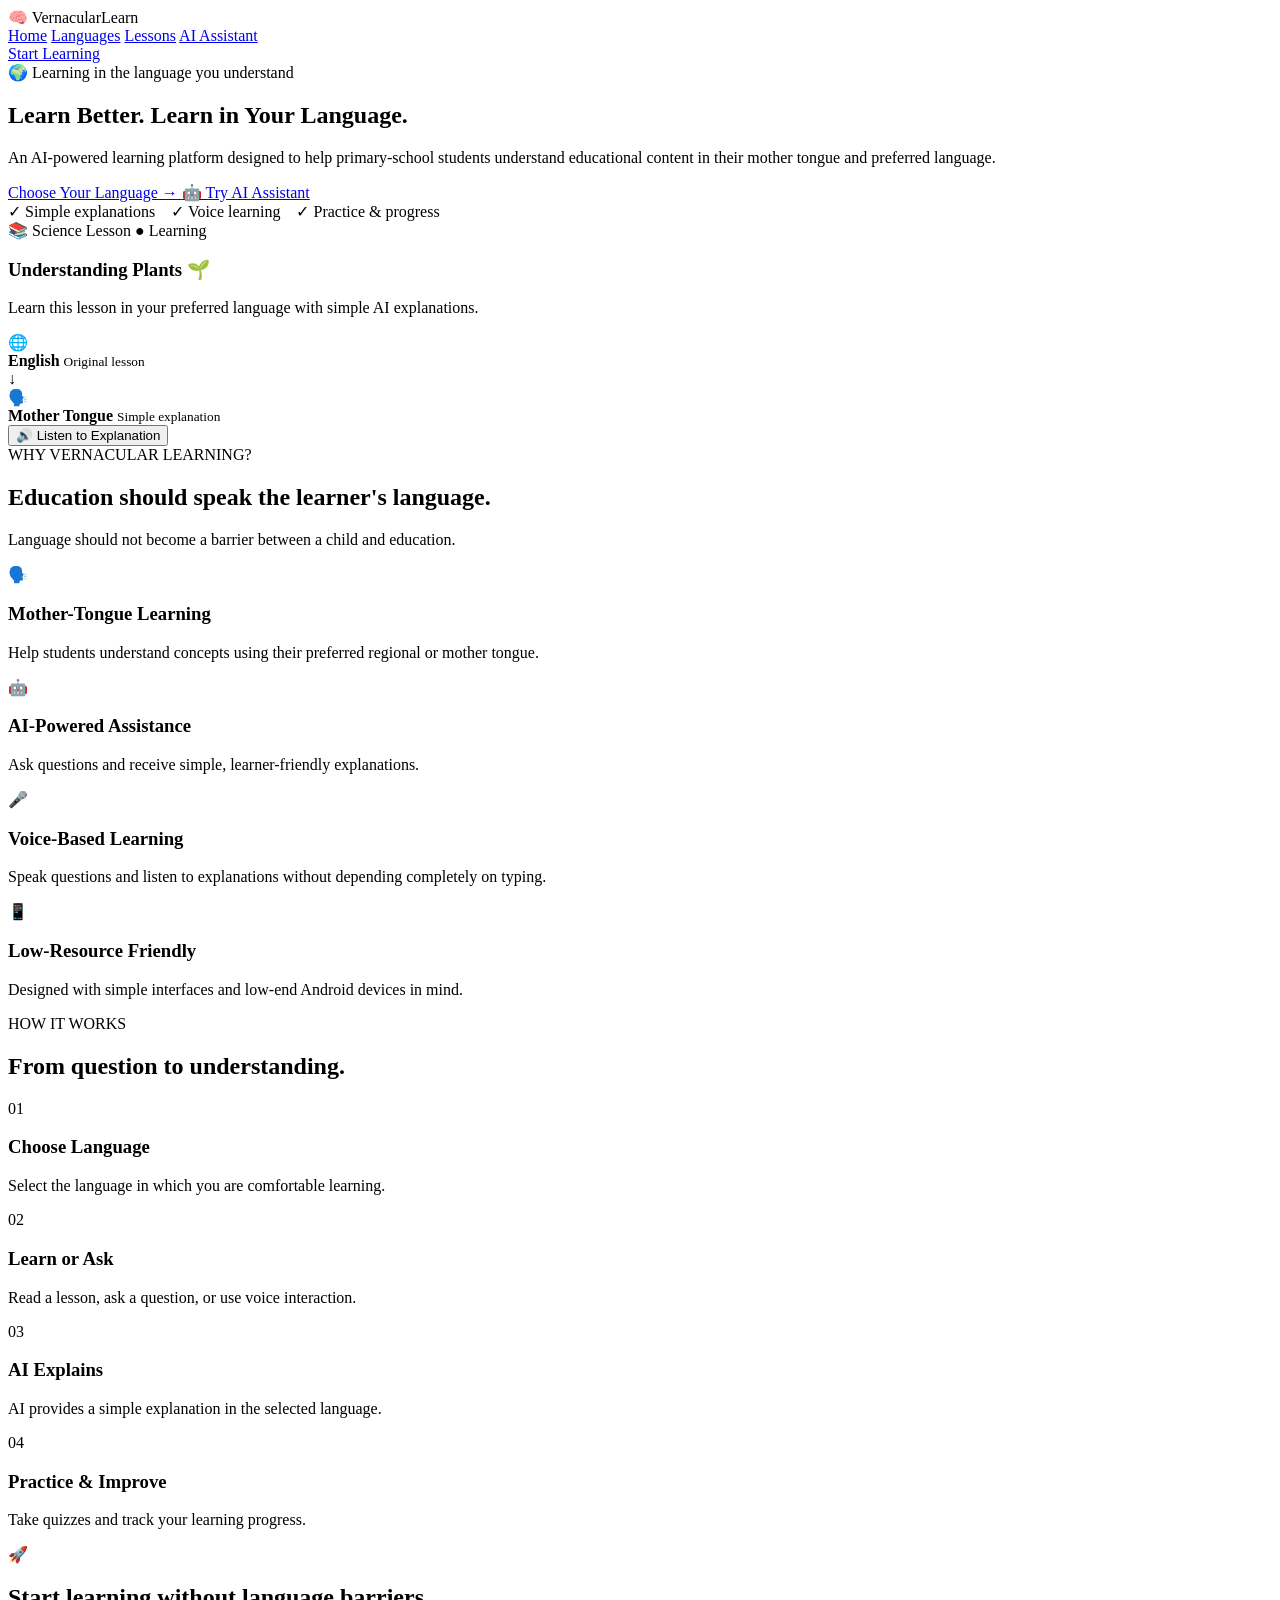
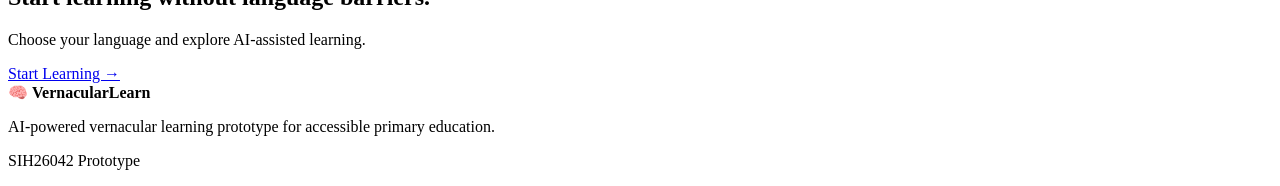
==== index.html @ 791df5b2 "Create index.html" ====
<!DOCTYPE html>
<html lang="en">
<head>
    <meta charset="UTF-8">
    <meta name="viewport" content="width=device-width, initial-scale=1.0">

    <title>VernacularLearn | AI-Powered Mother Tongue Learning</title>

    <link rel="stylesheet" href="css/style.css">
</head>

<body>

    <!-- ================= NAVBAR ================= -->

    <header class="navbar">

        <div class="logo">
            <span class="logo-icon">🧠</span>
            <span>VernacularLearn</span>
        </div>

        <nav class="nav-links">
            <a href="index.html" class="active">Home</a>
            <a href="language.html">Languages</a>
            <a href="lessons.html">Lessons</a>
            <a href="ai-assistant.html">AI Assistant</a>
        </nav>

        <a href="student.html" class="nav-btn">
            Start Learning
        </a>

    </header>


    <!-- ================= HERO SECTION ================= -->

    <main>

        <section class="hero">

            <div class="hero-content">

                <div class="hero-badge">
                    🌍 Learning in the language you understand
                </div>

                <h1>
                    Learn Better.
                    <span>Learn in Your Language.</span>
                </h1>

                <p class="hero-text">
                    An AI-powered learning platform designed to help
                    primary-school students understand educational
                    content in their mother tongue and preferred language.
                </p>

                <div class="hero-buttons">

                    <a href="language.html" class="btn btn-primary">
                        Choose Your Language →
                    </a>

                    <a href="ai-assistant.html" class="btn btn-secondary">
                        🤖 Try AI Assistant
                    </a>

                </div>

                <div class="hero-note">
                    ✓ Simple explanations
                    &nbsp;&nbsp; ✓ Voice learning
                    &nbsp;&nbsp; ✓ Practice & progress
                </div>

            </div>


            <!-- ================= HERO VISUAL ================= -->

            <div class="hero-visual">

                <div class="learning-card">

                    <div class="card-top">
                        <span>📚 Science Lesson</span>
                        <span class="status">● Learning</span>
                    </div>

                    <h3>
                        Understanding Plants 🌱
                    </h3>

                    <p>
                        Learn this lesson in your preferred language
                        with simple AI explanations.
                    </p>

                    <div class="language-preview">

                        <div class="language-item">
                            <span>🌐</span>
                            <div>
                                <strong>English</strong>
                                <small>Original lesson</small>
                            </div>
                        </div>

                        <div class="arrow">
                            ↓
                        </div>

                        <div class="language-item">
                            <span>🗣️</span>
                            <div>
                                <strong>Mother Tongue</strong>
                                <small>Simple explanation</small>
                            </div>
                        </div>

                    </div>

                    <button class="voice-demo">
                        🔊 Listen to Explanation
                    </button>

                </div>

            </div>

        </section>


        <!-- ================= PROBLEM / PURPOSE ================= -->

        <section class="purpose-section">

            <div class="section-heading">

                <div class="section-label">
                    WHY VERNACULAR LEARNING?
                </div>

                <h2>
                    Education should speak
                    <span>the learner's language.</span>
                </h2>

                <p>
                    Language should not become a barrier between
                    a child and education.
                </p>

            </div>


            <div class="purpose-grid">

                <div class="info-card">
                    <div class="info-icon">🗣️</div>

                    <h3>Mother-Tongue Learning</h3>

                    <p>
                        Help students understand concepts using
                        their preferred regional or mother tongue.
                    </p>
                </div>


                <div class="info-card">
                    <div class="info-icon">🤖</div>

                    <h3>AI-Powered Assistance</h3>

                    <p>
                        Ask questions and receive simple,
                        learner-friendly explanations.
                    </p>
                </div>


                <div class="info-card">
                    <div class="info-icon">🎤</div>

                    <h3>Voice-Based Learning</h3>

                    <p>
                        Speak questions and listen to explanations
                        without depending completely on typing.
                    </p>
                </div>


                <div class="info-card">
                    <div class="info-icon">📱</div>

                    <h3>Low-Resource Friendly</h3>

                    <p>
                        Designed with simple interfaces and
                        low-end Android devices in mind.
                    </p>
                </div>

            </div>

        </section>


        <!-- ================= HOW IT WORKS ================= -->

        <section class="how-section">

            <div class="section-heading">

                <div class="section-label">
                    HOW IT WORKS
                </div>

                <h2>
                    From question to
                    <span>understanding.</span>
                </h2>

            </div>


            <div class="steps">

                <div class="step">

                    <div class="step-number">01</div>

                    <div>
                        <h3>Choose Language</h3>
                        <p>
                            Select the language in which
                            you are comfortable learning.
                        </p>
                    </div>

                </div>


                <div class="step">

                    <div class="step-number">02</div>

                    <div>
                        <h3>Learn or Ask</h3>
                        <p>
                            Read a lesson, ask a question,
                            or use voice interaction.
                        </p>
                    </div>

                </div>


                <div class="step">

                    <div class="step-number">03</div>

                    <div>
                        <h3>AI Explains</h3>
                        <p>
                            AI provides a simple explanation
                            in the selected language.
                        </p>
                    </div>

                </div>


                <div class="step">

                    <div class="step-number">04</div>

                    <div>
                        <h3>Practice & Improve</h3>
                        <p>
                            Take quizzes and track your
                            learning progress.
                        </p>
                    </div>

                </div>

            </div>

        </section>


        <!-- ================= CTA ================= -->

        <section class="cta-section">

            <div class="cta-content">

                <span class="cta-icon">🚀</span>

                <h2>
                    Start learning without
                    <span>language barriers.</span>
                </h2>

                <p>
                    Choose your language and explore
                    AI-assisted learning.
                </p>

                <a href="language.html" class="btn btn-primary">
                    Start Learning →
                </a>

            </div>

        </section>

    </main>


    <!-- ================= FOOTER ================= -->

    <footer class="footer">

        <div class="footer-brand">
            🧠 <strong>VernacularLearn</strong>
        </div>

        <p>
            AI-powered vernacular learning prototype
            for accessible primary education.
        </p>

        <p class="footer-note">
            SIH26042 Prototype
        </p>

    </footer>


    <!-- ================= JAVASCRIPT ================= -->

    <script src="js/app.js"></script>

</body>
</html>
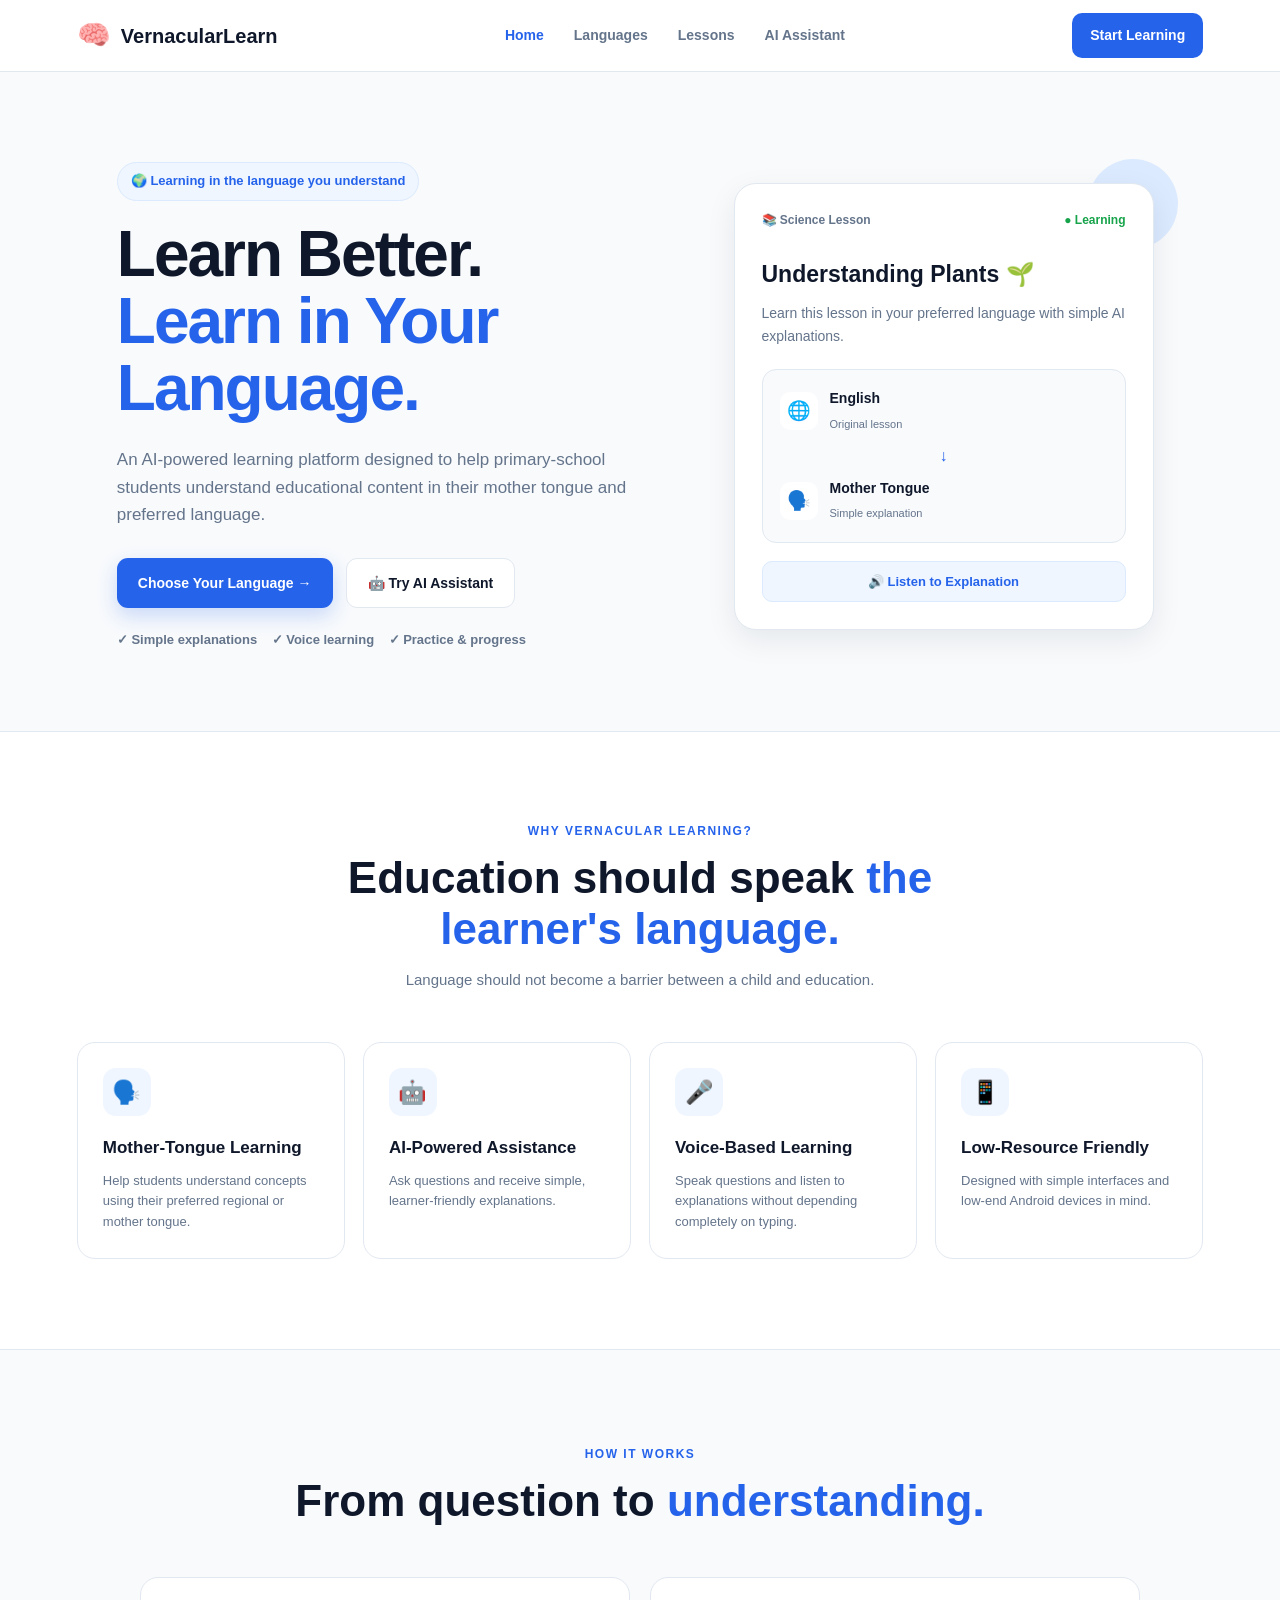
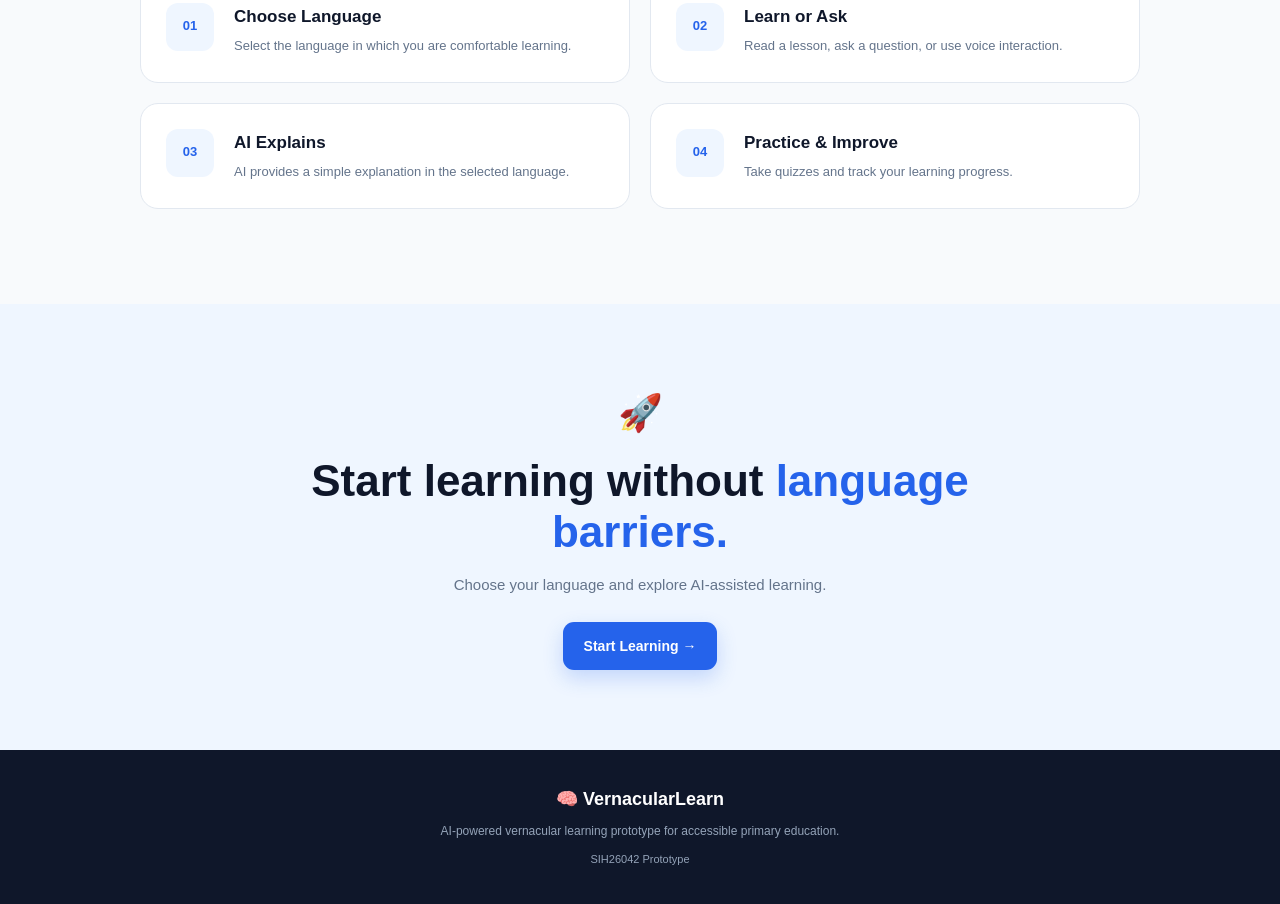
==== commit e4682e66: "Update index.html" ====
--- a/index.html
+++ b/index.html
@@ -6,7 +6,7 @@
 
     <title>VernacularLearn | AI-Powered Mother Tongue Learning</title>
 
-    <link rel="stylesheet" href="css/style.css">
+    <link rel="stylesheet" href="style.css">
 </head>
 
 <body>
--- a/style.css
+++ b/style.css
@@ -0,0 +1,798 @@
+/* =========================================
+   SIH26042 - VernacularLearn
+   Main Stylesheet
+   ========================================= */
+
+
+/* ================= ROOT ================= */
+
+:root {
+    --primary: #2563eb;
+    --primary-dark: #1d4ed8;
+    --secondary: #7c3aed;
+
+    --background: #f8fafc;
+    --surface: #ffffff;
+
+    --text: #0f172a;
+    --text-light: #64748b;
+    --border: #e2e8f0;
+
+    --success: #16a34a;
+
+    --shadow: 0 10px 30px rgba(15, 23, 42, 0.08);
+    --shadow-hover: 0 16px 40px rgba(15, 23, 42, 0.13);
+
+    --radius: 18px;
+}
+
+
+/* ================= RESET ================= */
+
+* {
+    margin: 0;
+    padding: 0;
+    box-sizing: border-box;
+}
+
+html {
+    scroll-behavior: smooth;
+}
+
+body {
+    font-family: Arial, Helvetica, sans-serif;
+    background: var(--background);
+    color: var(--text);
+    line-height: 1.6;
+}
+
+a {
+    text-decoration: none;
+    color: inherit;
+}
+
+button {
+    font-family: inherit;
+}
+
+img {
+    max-width: 100%;
+    display: block;
+}
+
+
+/* ================= NAVBAR ================= */
+
+.navbar {
+    width: 100%;
+    min-height: 72px;
+
+    display: flex;
+    align-items: center;
+    justify-content: space-between;
+
+    padding: 0 6%;
+
+    background: rgba(255, 255, 255, 0.96);
+    border-bottom: 1px solid var(--border);
+
+    position: sticky;
+    top: 0;
+    z-index: 1000;
+
+    backdrop-filter: blur(10px);
+}
+
+.logo {
+    display: flex;
+    align-items: center;
+    gap: 10px;
+
+    font-size: 20px;
+    font-weight: 800;
+    color: var(--text);
+}
+
+.logo-icon {
+    font-size: 27px;
+}
+
+.nav-links {
+    display: flex;
+    align-items: center;
+    gap: 30px;
+}
+
+.nav-links a {
+    color: var(--text-light);
+    font-size: 14px;
+    font-weight: 600;
+
+    transition: 0.25s ease;
+}
+
+.nav-links a:hover,
+.nav-links a.active {
+    color: var(--primary);
+}
+
+.nav-btn {
+    padding: 11px 18px;
+
+    background: var(--primary);
+    color: white;
+
+    border-radius: 10px;
+
+    font-size: 14px;
+    font-weight: 700;
+
+    transition: 0.25s ease;
+}
+
+.nav-btn:hover {
+    background: var(--primary-dark);
+    transform: translateY(-1px);
+}
+
+
+/* ================= BUTTONS ================= */
+
+.btn {
+    display: inline-flex;
+    align-items: center;
+    justify-content: center;
+
+    padding: 13px 21px;
+
+    border-radius: 11px;
+
+    font-size: 14px;
+    font-weight: 700;
+
+    transition: 0.25s ease;
+
+    cursor: pointer;
+}
+
+.btn-primary {
+    background: var(--primary);
+    color: white;
+
+    box-shadow: 0 8px 20px rgba(37, 99, 235, 0.22);
+}
+
+.btn-primary:hover {
+    background: var(--primary-dark);
+    transform: translateY(-2px);
+}
+
+.btn-secondary {
+    background: white;
+    color: var(--text);
+
+    border: 1px solid var(--border);
+}
+
+.btn-secondary:hover {
+    border-color: var(--primary);
+    color: var(--primary);
+    transform: translateY(-2px);
+}
+
+
+/* ================= HERO ================= */
+
+.hero {
+    max-width: 1200px;
+
+    margin: 0 auto;
+
+    padding: 90px 6% 80px;
+
+    display: grid;
+    grid-template-columns: 1.1fr 0.9fr;
+
+    align-items: center;
+
+    gap: 70px;
+}
+
+.hero-content {
+    max-width: 650px;
+}
+
+.hero-badge {
+    display: inline-block;
+
+    padding: 8px 13px;
+
+    background: #eff6ff;
+    color: var(--primary);
+
+    border: 1px solid #dbeafe;
+
+    border-radius: 30px;
+
+    font-size: 13px;
+    font-weight: 700;
+
+    margin-bottom: 20px;
+}
+
+.hero h1 {
+    font-size: clamp(42px, 5vw, 68px);
+
+    line-height: 1.05;
+
+    letter-spacing: -2px;
+
+    margin-bottom: 24px;
+}
+
+.hero h1 span {
+    display: block;
+    color: var(--primary);
+}
+
+.hero-text {
+    max-width: 600px;
+
+    color: var(--text-light);
+
+    font-size: 17px;
+
+    margin-bottom: 30px;
+}
+
+.hero-buttons {
+    display: flex;
+    flex-wrap: wrap;
+    gap: 13px;
+
+    margin-bottom: 22px;
+}
+
+.hero-note {
+    color: var(--text-light);
+
+    font-size: 13px;
+    font-weight: 600;
+}
+
+
+/* ================= HERO VISUAL ================= */
+
+.hero-visual {
+    display: flex;
+    justify-content: center;
+}
+
+.learning-card {
+    width: 100%;
+    max-width: 420px;
+
+    padding: 27px;
+
+    background: white;
+
+    border: 1px solid var(--border);
+
+    border-radius: 22px;
+
+    box-shadow: var(--shadow);
+
+    position: relative;
+}
+
+.learning-card::before {
+    content: "";
+
+    position: absolute;
+
+    width: 90px;
+    height: 90px;
+
+    background: #dbeafe;
+
+    border-radius: 50%;
+
+    top: -25px;
+    right: -25px;
+
+    z-index: -1;
+}
+
+.card-top {
+    display: flex;
+    align-items: center;
+    justify-content: space-between;
+
+    margin-bottom: 25px;
+
+    font-size: 12px;
+    font-weight: 700;
+
+    color: var(--text-light);
+}
+
+.status {
+    color: var(--success);
+}
+
+.learning-card h3 {
+    font-size: 23px;
+    margin-bottom: 10px;
+}
+
+.learning-card > p {
+    color: var(--text-light);
+    font-size: 14px;
+
+    margin-bottom: 22px;
+}
+
+
+/* ================= LANGUAGE PREVIEW ================= */
+
+.language-preview {
+    padding: 17px;
+
+    background: #f8fafc;
+
+    border: 1px solid var(--border);
+
+    border-radius: 14px;
+
+    margin-bottom: 18px;
+}
+
+.language-item {
+    display: flex;
+    align-items: center;
+
+    gap: 12px;
+}
+
+.language-item > span {
+    width: 38px;
+    height: 38px;
+
+    display: flex;
+    align-items: center;
+    justify-content: center;
+
+    background: white;
+
+    border-radius: 10px;
+
+    font-size: 19px;
+}
+
+.language-item strong {
+    display: block;
+    font-size: 14px;
+}
+
+.language-item small {
+    color: var(--text-light);
+    font-size: 11px;
+}
+
+.arrow {
+    text-align: center;
+
+    color: var(--primary);
+
+    font-weight: 800;
+
+    padding: 8px 0;
+}
+
+.voice-demo {
+    width: 100%;
+
+    padding: 12px;
+
+    background: #eff6ff;
+
+    border: 1px solid #dbeafe;
+
+    border-radius: 10px;
+
+    color: var(--primary);
+
+    font-size: 13px;
+    font-weight: 700;
+
+    cursor: pointer;
+
+    transition: 0.25s ease;
+}
+
+.voice-demo:hover {
+    background: #dbeafe;
+}
+
+
+/* ================= COMMON SECTION ================= */
+
+section {
+    width: 100%;
+}
+
+.section-heading {
+    text-align: center;
+
+    max-width: 700px;
+
+    margin: 0 auto 50px;
+}
+
+.section-label {
+    color: var(--primary);
+
+    font-size: 12px;
+    font-weight: 800;
+
+    letter-spacing: 1.5px;
+
+    margin-bottom: 12px;
+}
+
+.section-heading h2 {
+    font-size: clamp(30px, 4vw, 44px);
+
+    line-height: 1.15;
+
+    margin-bottom: 14px;
+}
+
+.section-heading h2 span {
+    color: var(--primary);
+}
+
+.section-heading p {
+    color: var(--text-light);
+
+    font-size: 15px;
+}
+
+
+/* ================= PURPOSE SECTION ================= */
+
+.purpose-section {
+    padding: 90px 6%;
+
+    background: white;
+
+    border-top: 1px solid var(--border);
+    border-bottom: 1px solid var(--border);
+}
+
+.purpose-grid {
+    max-width: 1150px;
+
+    margin: 0 auto;
+
+    display: grid;
+
+    grid-template-columns: repeat(4, 1fr);
+
+    gap: 18px;
+}
+
+.info-card {
+    padding: 25px;
+
+    background: #ffffff;
+
+    border: 1px solid var(--border);
+
+    border-radius: var(--radius);
+
+    transition: 0.3s ease;
+}
+
+.info-card:hover {
+    transform: translateY(-5px);
+
+    box-shadow: var(--shadow-hover);
+
+    border-color: #bfdbfe;
+}
+
+.info-icon {
+    width: 48px;
+    height: 48px;
+
+    display: flex;
+    align-items: center;
+    justify-content: center;
+
+    background: #eff6ff;
+
+    border-radius: 13px;
+
+    font-size: 23px;
+
+    margin-bottom: 18px;
+}
+
+.info-card h3 {
+    font-size: 17px;
+
+    margin-bottom: 9px;
+}
+
+.info-card p {
+    color: var(--text-light);
+
+    font-size: 13px;
+}
+
+
+/* ================= HOW IT WORKS ================= */
+
+.how-section {
+    padding: 95px 6%;
+}
+
+.steps {
+    max-width: 1000px;
+
+    margin: 0 auto;
+
+    display: grid;
+
+    grid-template-columns: repeat(2, 1fr);
+
+    gap: 20px;
+}
+
+.step {
+    display: flex;
+
+    gap: 20px;
+
+    padding: 25px;
+
+    background: white;
+
+    border: 1px solid var(--border);
+
+    border-radius: var(--radius);
+
+    transition: 0.3s ease;
+}
+
+.step:hover {
+    transform: translateY(-4px);
+
+    box-shadow: var(--shadow);
+}
+
+.step-number {
+    min-width: 48px;
+    height: 48px;
+
+    display: flex;
+    align-items: center;
+    justify-content: center;
+
+    background: #eff6ff;
+
+    color: var(--primary);
+
+    border-radius: 12px;
+
+    font-size: 13px;
+    font-weight: 800;
+}
+
+.step h3 {
+    font-size: 17px;
+
+    margin-bottom: 6px;
+}
+
+.step p {
+    color: var(--text-light);
+
+    font-size: 13px;
+}
+
+
+/* ================= CTA ================= */
+
+.cta-section {
+    padding: 80px 6%;
+
+    background: #eff6ff;
+}
+
+.cta-content {
+    max-width: 750px;
+
+    margin: 0 auto;
+
+    text-align: center;
+}
+
+.cta-icon {
+    font-size: 36px;
+
+    display: block;
+
+    margin-bottom: 15px;
+}
+
+.cta-content h2 {
+    font-size: clamp(30px, 4vw, 44px);
+
+    line-height: 1.15;
+
+    margin-bottom: 15px;
+}
+
+.cta-content h2 span {
+    color: var(--primary);
+}
+
+.cta-content p {
+    color: var(--text-light);
+
+    margin-bottom: 25px;
+
+    font-size: 15px;
+}
+
+
+/* ================= FOOTER ================= */
+
+.footer {
+    padding: 35px 6%;
+
+    background: #0f172a;
+
+    color: white;
+
+    text-align: center;
+}
+
+.footer-brand {
+    font-size: 18px;
+
+    margin-bottom: 8px;
+}
+
+.footer p {
+    color: #94a3b8;
+
+    font-size: 12px;
+}
+
+.footer-note {
+    margin-top: 10px;
+
+    font-size: 11px !important;
+}
+
+
+/* ================= RESPONSIVE ================= */
+
+@media (max-width: 1000px) {
+
+    .hero {
+        grid-template-columns: 1fr;
+
+        text-align: center;
+
+        gap: 45px;
+    }
+
+    .hero-content {
+        margin: 0 auto;
+    }
+
+    .hero-text {
+        margin-left: auto;
+        margin-right: auto;
+    }
+
+    .hero-buttons {
+        justify-content: center;
+    }
+
+    .hero-note {
+        text-align: center;
+    }
+
+    .hero-visual {
+        max-width: 500px;
+        margin: 0 auto;
+    }
+
+    .purpose-grid {
+        grid-template-columns: repeat(2, 1fr);
+    }
+
+    .nav-links {
+        display: none;
+    }
+}
+
+
+@media (max-width: 650px) {
+
+    .navbar {
+        padding: 0 5%;
+
+        min-height: 65px;
+    }
+
+    .logo {
+        font-size: 17px;
+    }
+
+    .logo-icon {
+        font-size: 23px;
+    }
+
+    .nav-btn {
+        padding: 9px 13px;
+
+        font-size: 12px;
+    }
+
+    .hero {
+        padding: 65px 5% 60px;
+    }
+
+    .hero h1 {
+        font-size: 42px;
+
+        letter-spacing: -1.5px;
+    }
+
+    .hero-text {
+        font-size: 15px;
+    }
+
+    .hero-buttons {
+        flex-direction: column;
+    }
+
+    .btn {
+        width: 100%;
+    }
+
+    .purpose-section,
+    .how-section {
+        padding: 70px 5%;
+    }
+
+    .purpose-grid {
+        grid-template-columns: 1fr;
+    }
+
+    .steps {
+        grid-template-columns: 1fr;
+    }
+
+    .learning-card {
+        padding: 21px;
+    }
+
+    .cta-section {
+        padding: 65px 5%;
+    }
+}
+
+
+/* ================= ACCESSIBILITY ================= */
+
+:focus-visible {
+    outline: 3px solid rgba(37, 99, 235, 0.35);
+    outline-offset: 3px;
+}
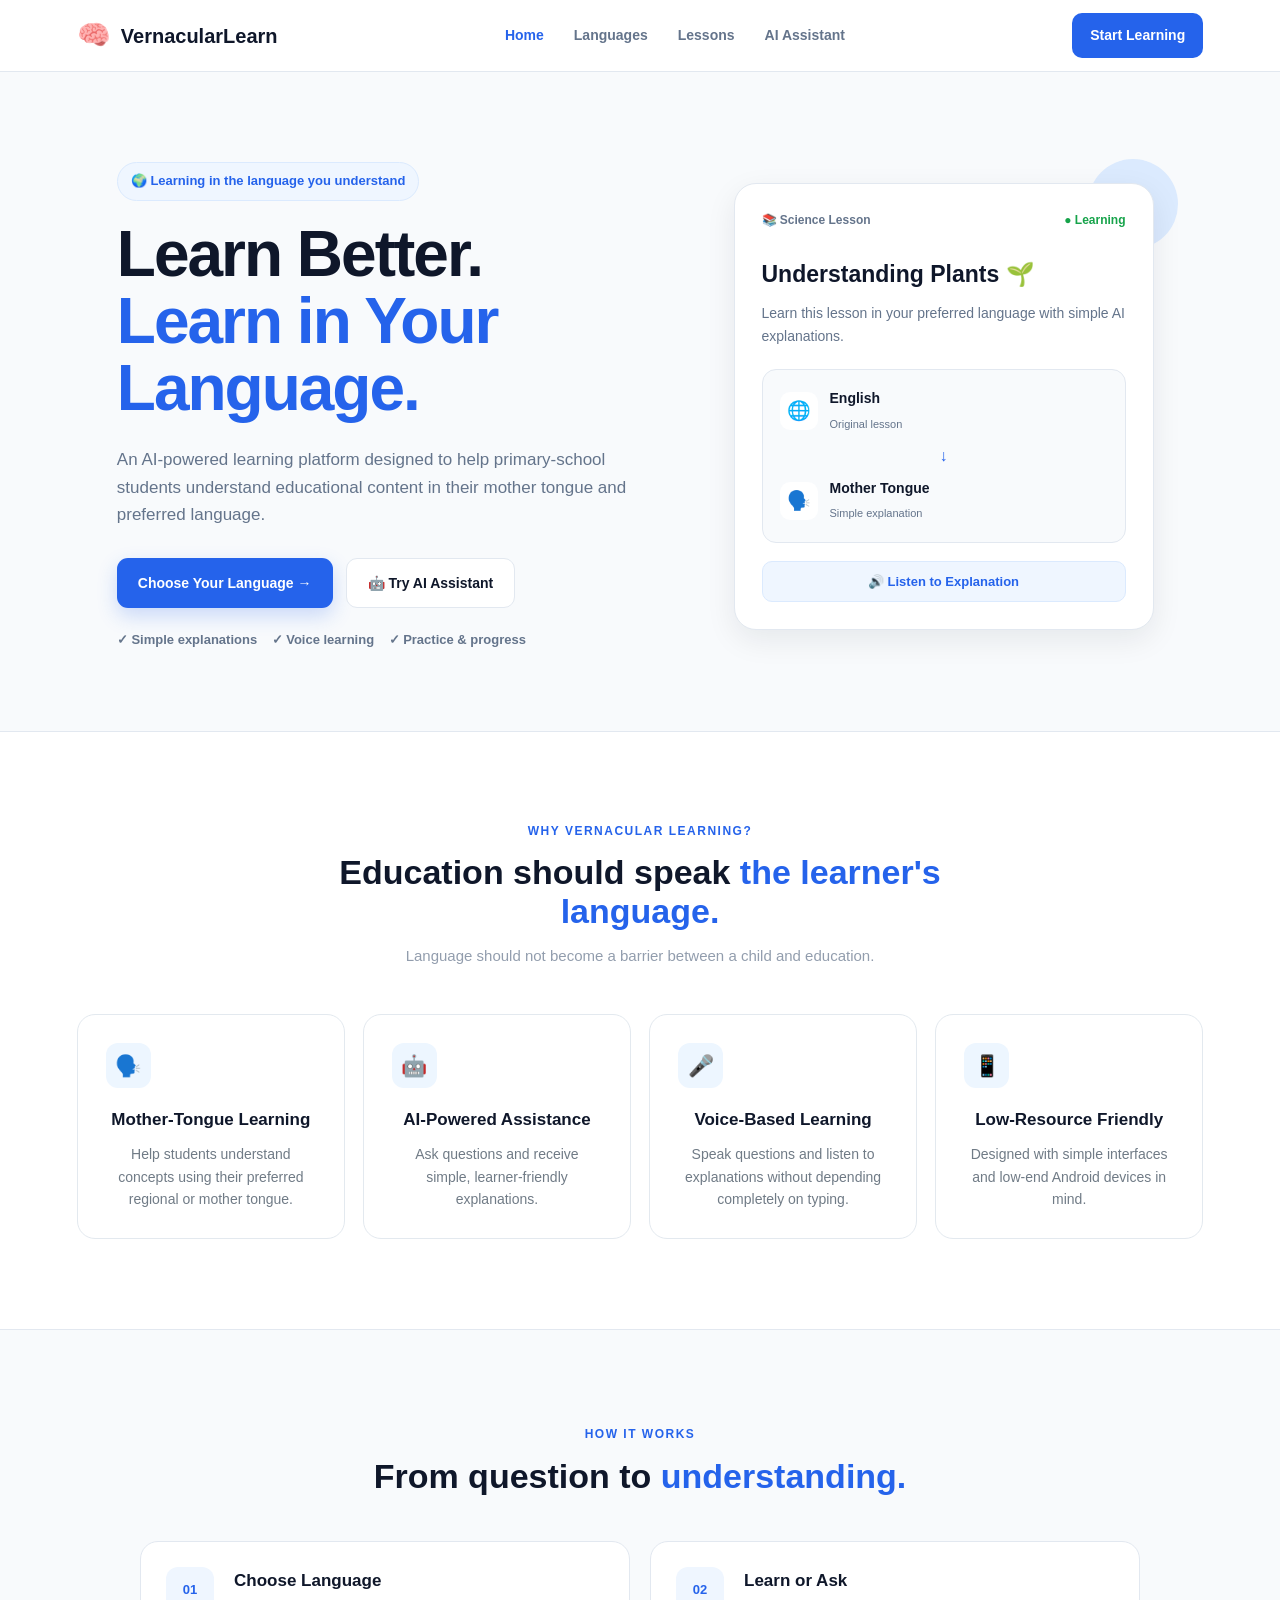
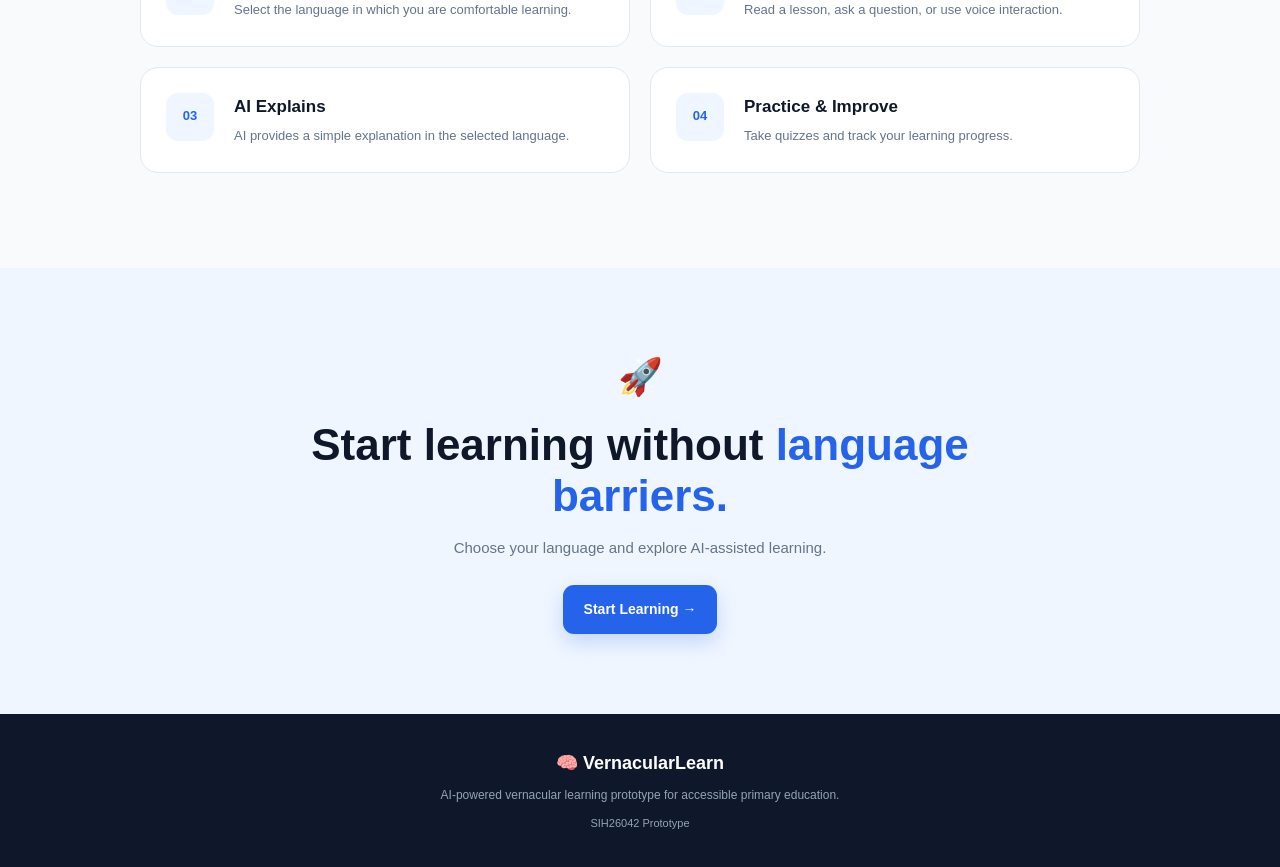
==== commit 7000d5bb: "Implement service worker for offline support Add service worker registration for offline mode." ====
--- a/index.html
+++ b/index.html
@@ -345,7 +345,23 @@
 
     <!-- ================= JAVASCRIPT ================= -->
 
-    <script src="js/app.js"></script>
-
+    <script src="app.js"></script>
+
+    <script src="app.js"></script>
+
+<script>
+if ("serviceWorker" in navigator) {
+    window.addEventListener("load", function () {
+        navigator.serviceWorker.register("service-worker.js")
+            .then(function () {
+                console.log("VernacularLearn offline mode enabled.");
+            })
+            .catch(function (error) {
+                console.log("Offline mode registration failed:", error);
+            });
+    });
+}
+</script>
+    
 </body>
 </html>
--- a/style.css
+++ b/style.css
@@ -796,3 +796,4681 @@
     outline: 3px solid rgba(37, 99, 235, 0.35);
     outline-offset: 3px;
 }
+
+/* ==========================================
+   LANGUAGE PAGE
+========================================== */
+
+.language-hero {
+    padding: 90px 8% 60px;
+    text-align: center;
+}
+
+.language-hero-content {
+    max-width: 800px;
+    margin: auto;
+}
+
+.section-badge,
+.small-label {
+    display: inline-block;
+    font-size: 14px;
+    font-weight: 700;
+    letter-spacing: 0.5px;
+    margin-bottom: 15px;
+}
+
+.language-hero h1 {
+    font-size: clamp(38px, 6vw, 64px);
+    line-height: 1.1;
+    margin-bottom: 20px;
+}
+
+.language-hero h1 span {
+    display: block;
+}
+
+.language-hero p {
+    max-width: 650px;
+    margin: auto;
+    font-size: 17px;
+    line-height: 1.7;
+    opacity: 0.75;
+}
+
+
+/* ==========================================
+   LANGUAGE SELECTION
+========================================== */
+
+.language-section {
+    padding: 50px 8% 90px;
+}
+
+.section-heading {
+    text-align: center;
+    max-width: 750px;
+    margin: 0 auto 45px;
+}
+
+.section-heading h2 {
+    font-size: 34px;
+    margin: 8px 0 12px;
+}
+
+.section-heading p {
+    line-height: 1.7;
+    opacity: 0.7;
+}
+
+
+/* Language Cards */
+
+.language-grid {
+    max-width: 1050px;
+    margin: auto;
+    display: grid;
+    grid-template-columns: repeat(2, 1fr);
+    gap: 20px;
+}
+
+.language-card {
+    width: 100%;
+    border: 2px solid transparent;
+    border-radius: 20px;
+    padding: 25px;
+    display: flex;
+    align-items: center;
+    gap: 20px;
+    text-align: left;
+    cursor: pointer;
+    transition: 0.25s ease;
+    background: rgba(255, 255, 255, 0.05);
+    color: inherit;
+}
+
+.language-card:hover {
+    transform: translateY(-3px);
+    border-color: rgba(255, 255, 255, 0.25);
+}
+
+.language-card.selected {
+    border-color: #4f8cff;
+    box-shadow: 0 0 0 3px rgba(79, 140, 255, 0.12);
+}
+
+.language-icon {
+    min-width: 55px;
+    height: 55px;
+    border-radius: 16px;
+    display: flex;
+    align-items: center;
+    justify-content: center;
+    font-size: 25px;
+    background: rgba(255, 255, 255, 0.08);
+}
+
+.language-info h3 {
+    margin: 0 0 6px;
+    font-size: 21px;
+}
+
+.language-info p {
+    margin: 0 0 8px;
+    opacity: 0.65;
+    font-size: 14px;
+}
+
+.language-status {
+    font-size: 13px;
+    font-weight: 700;
+}
+
+.language-status.coming {
+    opacity: 0.55;
+}
+
+
+/* Selected Language Box */
+
+.selected-language-box {
+    max-width: 1050px;
+    margin: 35px auto 0;
+    padding: 25px 30px;
+    border-radius: 20px;
+    display: flex;
+    align-items: center;
+    justify-content: space-between;
+    gap: 20px;
+    background: rgba(255, 255, 255, 0.06);
+}
+
+.selected-label {
+    font-size: 13px;
+    opacity: 0.6;
+}
+
+.selected-language-box h3 {
+    margin: 5px 0 0;
+    font-size: 25px;
+}
+
+.primary-button {
+    border: none;
+    border-radius: 12px;
+    padding: 14px 22px;
+    font-size: 15px;
+    font-weight: 700;
+    cursor: pointer;
+    transition: 0.2s ease;
+}
+
+.primary-button:hover {
+    transform: translateY(-2px);
+}
+
+
+/* ==========================================
+   LEARNING MODES
+========================================== */
+
+.learning-modes {
+    padding: 80px 8%;
+}
+
+.mode-grid {
+    max-width: 1050px;
+    margin: auto;
+    display: grid;
+    grid-template-columns: repeat(4, 1fr);
+    gap: 18px;
+}
+
+.mode-card {
+    padding: 25px;
+    border-radius: 20px;
+    background: rgba(255, 255, 255, 0.05);
+    transition: 0.25s ease;
+}
+
+.mode-card:hover {
+    transform: translateY(-4px);
+}
+
+.mode-icon {
+    font-size: 30px;
+    margin-bottom: 18px;
+}
+
+.mode-card h3 {
+    margin-bottom: 10px;
+}
+
+.mode-card p {
+    font-size: 14px;
+    line-height: 1.6;
+    opacity: 0.65;
+}
+
+
+/* ==========================================
+   OFFLINE BANNER
+========================================== */
+
+.offline-banner {
+    max-width: 1050px;
+    margin: 30px auto 90px;
+    padding: 30px;
+    border-radius: 22px;
+    display: flex;
+    align-items: center;
+    gap: 20px;
+    background: rgba(255, 255, 255, 0.06);
+}
+
+.offline-icon {
+    min-width: 55px;
+    height: 55px;
+    border-radius: 16px;
+    display: flex;
+    align-items: center;
+    justify-content: center;
+    font-size: 25px;
+    background: rgba(255, 255, 255, 0.08);
+}
+
+.offline-banner h3 {
+    margin: 0 0 8px;
+}
+
+.offline-banner p {
+    margin: 0;
+    line-height: 1.6;
+    opacity: 0.65;
+}
+
+
+/* ==========================================
+   RESPONSIVE
+========================================== */
+
+@media (max-width: 850px) {
+
+    .mode-grid {
+        grid-template-columns: repeat(2, 1fr);
+    }
+
+}
+
+@media (max-width: 650px) {
+
+    .language-grid {
+        grid-template-columns: 1fr;
+    }
+
+    .selected-language-box {
+        flex-direction: column;
+        align-items: stretch;
+    }
+
+    .primary-button {
+        width: 100%;
+    }
+
+    .mode-grid {
+        grid-template-columns: 1fr;
+    }
+
+    .offline-banner {
+        margin-left: 8%;
+        margin-right: 8%;
+        align-items: flex-start;
+    }
+
+}
+
+/* ==========================================
+   LESSONS PAGE
+========================================== */
+
+.lessons-hero {
+    padding: 85px 8% 55px;
+    text-align: center;
+}
+
+.lessons-hero-content {
+    max-width: 800px;
+    margin: auto;
+}
+
+.lessons-hero h1 {
+    font-size: clamp(38px, 6vw, 62px);
+    line-height: 1.1;
+    margin: 12px 0 20px;
+}
+
+.lessons-hero h1 span {
+    display: block;
+}
+
+.lessons-hero p {
+    max-width: 680px;
+    margin: auto;
+    font-size: 17px;
+    line-height: 1.7;
+    opacity: 0.72;
+}
+
+
+/* ==========================================
+   CURRENT LANGUAGE
+========================================== */
+
+.current-language {
+    padding: 10px 8% 55px;
+}
+
+.current-language-card {
+    max-width: 1050px;
+    margin: auto;
+    padding: 28px 32px;
+    border-radius: 22px;
+    display: flex;
+    align-items: center;
+    justify-content: space-between;
+    gap: 25px;
+    background: rgba(255, 255, 255, 0.06);
+    border: 1px solid rgba(255, 255, 255, 0.08);
+}
+
+.current-language-card h2 {
+    margin: 5px 0 8px;
+    font-size: 27px;
+}
+
+.current-language-card p {
+    margin: 0;
+    max-width: 650px;
+    line-height: 1.6;
+    opacity: 0.65;
+}
+
+.secondary-button {
+    display: inline-block;
+    padding: 13px 20px;
+    border-radius: 12px;
+    text-decoration: none;
+    font-weight: 700;
+    font-size: 14px;
+    white-space: nowrap;
+    background: rgba(255, 255, 255, 0.08);
+    color: inherit;
+    transition: 0.2s ease;
+}
+
+.secondary-button:hover {
+    transform: translateY(-2px);
+    background: rgba(255, 255, 255, 0.13);
+}
+
+
+/* ==========================================
+   LESSON CATEGORIES
+========================================== */
+
+.lesson-section {
+    padding: 65px 8% 80px;
+}
+
+.category-grid {
+    max-width: 1050px;
+    margin: auto;
+    display: grid;
+    grid-template-columns: repeat(3, 1fr);
+    gap: 20px;
+}
+
+.category-card {
+    padding: 28px;
+    border-radius: 22px;
+    background: rgba(255, 255, 255, 0.05);
+    border: 1px solid rgba(255, 255, 255, 0.07);
+    transition: 0.25s ease;
+}
+
+.category-card:hover {
+    transform: translateY(-5px);
+    border-color: rgba(255, 255, 255, 0.16);
+}
+
+.category-icon {
+    width: 58px;
+    height: 58px;
+    border-radius: 17px;
+    display: flex;
+    align-items: center;
+    justify-content: center;
+    font-size: 28px;
+    margin-bottom: 20px;
+    background: rgba(255, 255, 255, 0.08);
+}
+
+.category-card h3 {
+    margin: 0 0 10px;
+    font-size: 20px;
+}
+
+.category-card p {
+    margin: 0 0 22px;
+    font-size: 14px;
+    line-height: 1.65;
+    opacity: 0.65;
+}
+
+.category-button {
+    border: none;
+    background: transparent;
+    color: inherit;
+    padding: 0;
+    font-size: 14px;
+    font-weight: 700;
+    cursor: pointer;
+}
+
+
+/* ==========================================
+   AVAILABLE LESSONS
+========================================== */
+
+.available-lessons {
+    padding: 70px 8% 90px;
+}
+
+.lesson-grid {
+    max-width: 1050px;
+    margin: auto;
+    display: grid;
+    grid-template-columns: repeat(3, 1fr);
+    gap: 20px;
+}
+
+.lesson-card {
+    padding: 25px;
+    border-radius: 22px;
+    background: rgba(255, 255, 255, 0.05);
+    border: 1px solid rgba(255, 255, 255, 0.07);
+    transition: 0.25s ease;
+}
+
+.lesson-card:hover {
+    transform: translateY(-4px);
+    border-color: rgba(255, 255, 255, 0.15);
+}
+
+.lesson-top {
+    display: flex;
+    align-items: center;
+    justify-content: space-between;
+    gap: 10px;
+    margin-bottom: 20px;
+}
+
+.lesson-type,
+.lesson-level {
+    font-size: 12px;
+    font-weight: 700;
+    padding: 6px 10px;
+    border-radius: 20px;
+    background: rgba(255, 255, 255, 0.08);
+}
+
+.lesson-level {
+    opacity: 0.65;
+}
+
+.lesson-icon {
+    width: 55px;
+    height: 55px;
+    border-radius: 16px;
+    display: flex;
+    align-items: center;
+    justify-content: center;
+    font-size: 27px;
+    margin-bottom: 18px;
+    background: rgba(255, 255, 255, 0.08);
+}
+
+.lesson-card h3 {
+    margin: 0 0 10px;
+    font-size: 20px;
+}
+
+.lesson-card > p {
+    margin: 0 0 18px;
+    font-size: 14px;
+    line-height: 1.65;
+    opacity: 0.65;
+}
+
+.lesson-meta {
+    display: flex;
+    flex-wrap: wrap;
+    gap: 14px;
+    margin-bottom: 20px;
+    font-size: 12px;
+    opacity: 0.65;
+}
+
+.lesson-button {
+    width: 100%;
+    border: none;
+    border-radius: 12px;
+    padding: 13px 15px;
+    font-size: 14px;
+    font-weight: 700;
+    cursor: pointer;
+    background: rgba(255, 255, 255, 0.09);
+    color: inherit;
+    transition: 0.2s ease;
+}
+
+.lesson-button:hover {
+    transform: translateY(-2px);
+}
+
+
+/* ==========================================
+   AI LESSON BANNER
+========================================== */
+
+.lesson-ai-banner {
+    max-width: 1050px;
+    margin: 20px auto 90px;
+    padding: 35px;
+    border-radius: 25px;
+    display: flex;
+    align-items: flex-start;
+    gap: 25px;
+    background: rgba(255, 255, 255, 0.06);
+    border: 1px solid rgba(255, 255, 255, 0.08);
+}
+
+.lesson-ai-icon {
+    min-width: 62px;
+    height: 62px;
+    border-radius: 18px;
+    display: flex;
+    align-items: center;
+    justify-content: center;
+    font-size: 30px;
+    background: rgba(255, 255, 255, 0.08);
+}
+
+.lesson-ai-content h2 {
+    margin: 6px 0 12px;
+    font-size: 28px;
+    line-height: 1.25;
+}
+
+.lesson-ai-content p {
+    max-width: 750px;
+    margin: 0 0 22px;
+    line-height: 1.7;
+    opacity: 0.65;
+}
+
+
+/* ==========================================
+   LESSONS RESPONSIVE
+========================================== */
+
+@media (max-width: 900px) {
+
+    .category-grid,
+    .lesson-grid {
+        grid-template-columns: repeat(2, 1fr);
+    }
+
+}
+
+
+@media (max-width: 650px) {
+
+    .lessons-hero {
+        padding-top: 60px;
+    }
+
+    .current-language-card {
+        flex-direction: column;
+        align-items: flex-start;
+    }
+
+    .secondary-button {
+        width: 100%;
+        text-align: center;
+    }
+
+    .category-grid,
+    .lesson-grid {
+        grid-template-columns: 1fr;
+    }
+
+    .lesson-ai-banner {
+        margin-left: 8%;
+        margin-right: 8%;
+        flex-direction: column;
+    }
+
+    .lesson-ai-content h2 {
+        font-size: 23px;
+    }
+
+}
+
+/* ==========================================
+   INDIVIDUAL LESSON PAGE
+========================================== */
+
+.lesson-view-hero {
+    padding: 75px 8% 45px;
+    text-align: center;
+}
+
+.lesson-view-content {
+    max-width: 850px;
+    margin: auto;
+}
+
+.lesson-view-hero h1 {
+    font-size: clamp(36px, 6vw, 58px);
+    margin: 15px 0;
+    line-height: 1.1;
+}
+
+.lesson-view-hero p {
+    max-width: 680px;
+    margin: auto;
+    line-height: 1.7;
+    opacity: 0.7;
+}
+
+.lesson-view-meta {
+    display: flex;
+    justify-content: center;
+    flex-wrap: wrap;
+    gap: 12px;
+    margin-top: 25px;
+}
+
+.lesson-view-meta span {
+    padding: 8px 13px;
+    border-radius: 20px;
+    font-size: 13px;
+    background: rgba(255, 255, 255, 0.07);
+}
+
+
+/* ==========================================
+   CONTENT PANELS
+========================================== */
+
+.lesson-content-section {
+    padding: 35px 8% 90px;
+}
+
+.lesson-content-grid {
+    max-width: 1050px;
+    margin: auto;
+    display: grid;
+    grid-template-columns: 1fr 1fr;
+    gap: 22px;
+}
+
+.content-panel {
+    padding: 30px;
+    border-radius: 22px;
+    background: rgba(255, 255, 255, 0.05);
+    border: 1px solid rgba(255, 255, 255, 0.08);
+}
+
+.mother-tongue-panel {
+    background: rgba(255, 255, 255, 0.07);
+}
+
+.content-panel-header {
+    display: flex;
+    justify-content: space-between;
+    align-items: center;
+    gap: 10px;
+    margin-bottom: 25px;
+    font-size: 14px;
+    font-weight: 700;
+}
+
+.content-tag {
+    padding: 6px 10px;
+    border-radius: 15px;
+    font-size: 11px;
+    background: rgba(255, 255, 255, 0.08);
+}
+
+.content-panel h2 {
+    font-size: 25px;
+    margin-bottom: 18px;
+}
+
+.content-panel p {
+    font-size: 15px;
+    line-height: 1.8;
+    opacity: 0.75;
+    margin-bottom: 15px;
+}
+
+.translation-note {
+    margin-top: 25px;
+    padding: 18px;
+    border-radius: 15px;
+    background: rgba(255, 255, 255, 0.06);
+}
+
+.translation-note span {
+    font-size: 13px;
+    font-weight: 700;
+}
+
+.translation-note p {
+    margin: 8px 0 0;
+    font-size: 13px;
+}
+
+
+/* ==========================================
+   LESSON TOOLS
+========================================== */
+
+.lesson-tools {
+    max-width: 1050px;
+    margin: 25px auto 45px;
+    display: flex;
+    justify-content: center;
+    flex-wrap: wrap;
+    gap: 14px;
+}
+
+.lesson-tool-button {
+    border: none;
+    padding: 14px 20px;
+    border-radius: 13px;
+    font-size: 14px;
+    font-weight: 700;
+    cursor: pointer;
+    color: inherit;
+    background: rgba(255, 255, 255, 0.08);
+    transition: 0.2s ease;
+}
+
+.lesson-tool-button:hover {
+    transform: translateY(-2px);
+}
+
+
+/* ==========================================
+   ACTIVITY
+========================================== */
+
+.activity-card {
+    max-width: 850px;
+    margin: 0 auto 60px;
+    padding: 32px;
+    border-radius: 24px;
+    background: rgba(255, 255, 255, 0.05);
+    border: 1px solid rgba(255, 255, 255, 0.08);
+}
+
+.activity-header {
+    margin-bottom: 22px;
+}
+
+.activity-card > p {
+    font-size: 18px;
+    line-height: 1.6;
+    margin-bottom: 25px;
+}
+
+.answer-options {
+    display: grid;
+    grid-template-columns: 1fr 1fr;
+    gap: 12px;
+}
+
+.answer-options button {
+    border: none;
+    padding: 15px;
+    border-radius: 13px;
+    text-align: left;
+    cursor: pointer;
+    color: inherit;
+    background: rgba(255, 255, 255, 0.07);
+    transition: 0.2s ease;
+}
+
+.answer-options button:hover {
+    transform: translateY(-2px);
+    background: rgba(255, 255, 255, 0.12);
+}
+
+.answer-result {
+    margin-top: 20px;
+    padding: 12px 15px;
+    border-radius: 12px;
+    font-size: 14px;
+    display: none;
+}
+
+.answer-result.correct,
+.answer-result.wrong {
+    display: block;
+}
+
+
+/* ==========================================
+   NEXT SECTION
+========================================== */
+
+.lesson-next-section {
+    max-width: 1050px;
+    margin: auto;
+    padding: 32px;
+    border-radius: 24px;
+    display: flex;
+    justify-content: space-between;
+    align-items: center;
+    gap: 25px;
+    background: rgba(255, 255, 255, 0.06);
+}
+
+.lesson-next-section h2 {
+    margin: 5px 0 10px;
+    font-size: 27px;
+}
+
+.lesson-next-section p {
+    margin: 0;
+    line-height: 1.6;
+    opacity: 0.65;
+}
+
+.lesson-next-buttons {
+    display: flex;
+    gap: 12px;
+    flex-wrap: wrap;
+}
+
+
+/* ==========================================
+   LESSON MOBILE
+========================================== */
+
+@media (max-width: 750px) {
+
+    .lesson-content-grid {
+        grid-template-columns: 1fr;
+    }
+
+    .answer-options {
+        grid-template-columns: 1fr;
+    }
+
+    .lesson-next-section {
+        flex-direction: column;
+        align-items: flex-start;
+    }
+
+    .lesson-next-buttons {
+        width: 100%;
+    }
+
+    .lesson-next-buttons .primary-button,
+    .lesson-next-buttons .secondary-button {
+        flex: 1;
+        text-align: center;
+    }
+
+}
+
+@media (max-width: 500px) {
+
+    .lesson-view-hero {
+        padding-top: 55px;
+    }
+
+    .content-panel,
+    .activity-card,
+    .lesson-next-section {
+        padding: 23px;
+    }
+
+    .lesson-tools {
+        align-items: stretch;
+        flex-direction: column;
+    }
+
+    .lesson-tool-button {
+        width: 100%;
+    }
+
+}
+
+/* ==========================================
+   SIH26042 - TRANSLATOR PAGE
+========================================== */
+
+.translator-hero {
+    padding: 90px 20px 70px;
+    background: linear-gradient(
+        135deg,
+        #eef7ff,
+        #f7fbff
+    );
+    text-align: center;
+}
+
+.translator-hero-content {
+    max-width: 850px;
+    margin: auto;
+}
+
+.translator-badge {
+    display: inline-block;
+    padding: 8px 16px;
+    border-radius: 30px;
+    background: #e1f0ff;
+    color: #1769aa;
+    font-size: 14px;
+    font-weight: 600;
+    margin-bottom: 18px;
+}
+
+.translator-hero h1 {
+    font-size: 44px;
+    line-height: 1.15;
+    margin-bottom: 18px;
+}
+
+.translator-hero p {
+    max-width: 700px;
+    margin: auto;
+    color: #5f6b76;
+    font-size: 18px;
+    line-height: 1.7;
+}
+
+
+/* ==========================================
+   MAIN SECTION
+========================================== */
+
+.translator-section {
+    max-width: 1200px;
+    margin: auto;
+    padding: 60px 20px 80px;
+}
+
+
+/* ==========================================
+   LANGUAGE BAR
+========================================== */
+
+.translation-language-bar {
+    display: flex;
+    justify-content: space-between;
+    align-items: end;
+    gap: 25px;
+    margin-bottom: 30px;
+    padding: 22px;
+    background: #ffffff;
+    border: 1px solid #e4eaf0;
+    border-radius: 18px;
+    box-shadow: 0 8px 25px rgba(30, 60, 90, 0.06);
+}
+
+.language-select-box {
+    display: flex;
+    flex-direction: column;
+    gap: 8px;
+}
+
+.language-select-box label {
+    font-size: 13px;
+    font-weight: 700;
+    color: #596673;
+}
+
+.language-select-box select {
+    min-width: 190px;
+    padding: 12px 15px;
+    border: 1px solid #d5dee7;
+    border-radius: 10px;
+    background: #fff;
+    font-size: 15px;
+    cursor: pointer;
+}
+
+.translation-direction {
+    font-size: 18px;
+    font-weight: 600;
+    color: #46515c;
+}
+
+.translation-direction span {
+    margin: 0 12px;
+    font-size: 24px;
+}
+
+.translation-direction strong {
+    color: #1769aa;
+}
+
+
+/* ==========================================
+   TRANSLATOR GRID
+========================================== */
+
+.translator-grid {
+    display: grid;
+    grid-template-columns: 1fr 60px 1fr;
+    align-items: stretch;
+    gap: 20px;
+}
+
+.translator-panel {
+    min-height: 390px;
+    display: flex;
+    flex-direction: column;
+    background: #ffffff;
+    border: 1px solid #e0e7ee;
+    border-radius: 20px;
+    overflow: hidden;
+    box-shadow: 0 10px 30px rgba(30, 60, 90, 0.07);
+}
+
+.output-panel {
+    background: #fbfdff;
+}
+
+
+/* ==========================================
+   PANEL HEADER
+========================================== */
+
+.translator-panel-header {
+    display: flex;
+    justify-content: space-between;
+    align-items: center;
+    padding: 22px 24px;
+    border-bottom: 1px solid #e8edf2;
+}
+
+.panel-label {
+    display: block;
+    font-size: 11px;
+    letter-spacing: 1px;
+    font-weight: 800;
+    color: #7b8792;
+    margin-bottom: 5px;
+}
+
+.translator-panel-header h2 {
+    margin: 0;
+    font-size: 22px;
+}
+
+.panel-icon {
+    font-size: 28px;
+}
+
+
+/* ==========================================
+   INPUT
+========================================== */
+
+.translator-panel textarea {
+    flex: 1;
+    width: 100%;
+    min-height: 260px;
+    padding: 24px;
+    border: none;
+    outline: none;
+    resize: vertical;
+    font-size: 17px;
+    line-height: 1.7;
+    font-family: inherit;
+    color: #27323b;
+    background: transparent;
+    box-sizing: border-box;
+}
+
+.translator-panel textarea::placeholder {
+    color: #a0aab4;
+}
+
+
+/* ==========================================
+   INPUT FOOTER
+========================================== */
+
+.input-footer,
+.output-footer {
+    display: flex;
+    justify-content: space-between;
+    align-items: center;
+    padding: 14px 20px;
+    border-top: 1px solid #e8edf2;
+    color: #7c8791;
+    font-size: 13px;
+}
+
+.voice-input-button,
+.listen-button {
+    border: none;
+    background: #eef6ff;
+    color: #1769aa;
+    padding: 9px 14px;
+    border-radius: 9px;
+    cursor: pointer;
+    font-weight: 600;
+}
+
+.voice-input-button:hover,
+.listen-button:hover {
+    background: #dceeff;
+}
+
+
+/* ==========================================
+   ARROW
+========================================== */
+
+.translation-arrow {
+    display: flex;
+    justify-content: center;
+    align-items: center;
+    font-size: 32px;
+    color: #1769aa;
+    font-weight: 700;
+}
+
+
+/* ==========================================
+   OUTPUT
+========================================== */
+
+.translation-output {
+    flex: 1;
+    min-height: 260px;
+    padding: 24px;
+    display: flex;
+    align-items: center;
+    justify-content: center;
+    text-align: center;
+}
+
+.empty-translation,
+.translation-processing,
+.translation-placeholder {
+    max-width: 400px;
+}
+
+.empty-translation span,
+.translation-processing span,
+.translation-placeholder span {
+    display: block;
+    font-size: 42px;
+    margin-bottom: 12px;
+}
+
+.empty-translation p {
+    color: #89949e;
+    line-height: 1.6;
+}
+
+.translation-placeholder h3,
+.translation-processing h3 {
+    margin-bottom: 8px;
+}
+
+.translation-placeholder p,
+.translation-processing p {
+    color: #707c87;
+    line-height: 1.6;
+}
+
+.translation-placeholder small {
+    display: inline-block;
+    margin-top: 12px;
+    padding: 6px 10px;
+    background: #fff4d8;
+    color: #8a681c;
+    border-radius: 6px;
+}
+
+.processing-icon {
+    animation: translatorPulse 1s infinite;
+}
+
+@keyframes translatorPulse {
+
+    0% {
+        transform: scale(1);
+    }
+
+    50% {
+        transform: scale(1.15);
+    }
+
+    100% {
+        transform: scale(1);
+    }
+
+}
+
+
+/* ==========================================
+   ACTION BUTTONS
+========================================== */
+
+.translator-actions {
+    display: flex;
+    justify-content: center;
+    align-items: center;
+    gap: 15px;
+    margin: 30px 0 70px;
+}
+
+.translate-main-button {
+    min-width: 180px;
+    cursor: pointer;
+    border: none;
+}
+
+
+/* ==========================================
+   QUICK EXAMPLES
+========================================== */
+
+.quick-translation-section {
+    margin-top: 30px;
+}
+
+.quick-example-grid {
+    display: grid;
+    grid-template-columns: repeat(2, 1fr);
+    gap: 15px;
+    margin-top: 25px;
+}
+
+.quick-example-grid button {
+    display: flex;
+    align-items: center;
+    gap: 14px;
+    padding: 18px;
+    background: #ffffff;
+    border: 1px solid #e0e7ee;
+    border-radius: 14px;
+    cursor: pointer;
+    text-align: left;
+    font-size: 15px;
+    line-height: 1.5;
+    transition: 0.2s ease;
+}
+
+.quick-example-grid button:hover {
+    transform: translateY(-2px);
+    box-shadow: 0 8px 20px rgba(30, 60, 90, 0.08);
+}
+
+.quick-example-grid button:first-letter {
+    font-size: 22px;
+}
+
+
+/* ==========================================
+   INFO CARDS
+========================================== */
+
+.translator-info {
+    display: grid;
+    grid-template-columns: repeat(3, 1fr);
+    gap: 20px;
+    margin-top: 70px;
+}
+
+.info-card {
+    padding: 28px;
+    background: #ffffff;
+    border: 1px solid #e3e9ef;
+    border-radius: 18px;
+    text-align: center;
+}
+
+.info-card > span {
+    display: block;
+    font-size: 34px;
+    margin-bottom: 15px;
+}
+
+.info-card h3 {
+    margin-bottom: 10px;
+}
+
+.info-card p {
+    color: #707b86;
+    line-height: 1.6;
+    font-size: 14px;
+}
+
+
+/* ==========================================
+   NOTICE
+========================================== */
+
+.translator-notice {
+    margin-top: 40px;
+    padding: 20px 22px;
+    background: #fff9e8;
+    border: 1px solid #f1dfaa;
+    border-radius: 14px;
+}
+
+.translator-notice strong {
+    color: #765b16;
+}
+
+.translator-notice p {
+    margin: 8px 0 0;
+    color: #756b52;
+    line-height: 1.6;
+    font-size: 14px;
+}
+
+
+/* ==========================================
+   MOBILE
+========================================== */
+
+@media (max-width: 850px) {
+
+    .translator-hero h1 {
+        font-size: 34px;
+    }
+
+    .translation-language-bar {
+        flex-direction: column;
+        align-items: stretch;
+    }
+
+    .translation-direction {
+        text-align: center;
+    }
+
+    .translator-grid {
+        grid-template-columns: 1fr;
+    }
+
+    .translation-arrow {
+        transform: rotate(90deg);
+        height: 30px;
+    }
+
+    .translator-info {
+        grid-template-columns: 1fr;
+    }
+
+    .quick-example-grid {
+        grid-template-columns: 1fr;
+    }
+
+}
+
+
+@media (max-width: 500px) {
+
+    .translator-section {
+        padding-left: 14px;
+        padding-right: 14px;
+    }
+
+    .translator-hero {
+        padding: 65px 18px 50px;
+    }
+
+    .translator-hero h1 {
+        font-size: 29px;
+    }
+
+    .translator-hero p {
+        font-size: 15px;
+    }
+
+    .translator-panel {
+        min-height: 350px;
+    }
+
+    .translator-actions {
+        flex-direction: column-reverse;
+    }
+
+    .translator-actions button {
+        width: 100%;
+    }
+
+}
+
+ /* ==========================================
+   AI ASSISTANT PAGE
+   SIH26042 - VernacularLearn
+   ========================================== */
+
+.ai-hero {
+    padding: 90px 20px 70px;
+    background: linear-gradient(
+        135deg,
+        #eef7ff,
+        #f7fbff
+    );
+    text-align: center;
+}
+
+.ai-hero-content {
+    max-width: 850px;
+    margin: auto;
+}
+
+.ai-badge {
+    display: inline-block;
+    padding: 9px 18px;
+    border-radius: 30px;
+    background: #e4f1ff;
+    color: #1769aa;
+    font-size: 14px;
+    font-weight: 700;
+    margin-bottom: 20px;
+}
+
+.ai-hero h1 {
+    font-size: 48px;
+    line-height: 1.15;
+    margin-bottom: 20px;
+    color: #172033;
+}
+
+.ai-hero h1 span {
+    color: #1976d2;
+}
+
+.ai-hero p {
+    max-width: 680px;
+    margin: auto;
+    color: #667085;
+    font-size: 17px;
+    line-height: 1.7;
+}
+
+
+/* ==========================================
+   MAIN AI SECTION
+   ========================================== */
+
+.ai-section {
+    padding: 70px 20px;
+    background: #ffffff;
+}
+
+.ai-container {
+    max-width: 1150px;
+    margin: auto;
+    display: grid;
+    grid-template-columns: 1.7fr 1fr;
+    gap: 30px;
+    align-items: start;
+}
+
+
+/* ==========================================
+   CHAT PANEL
+   ========================================== */
+
+.ai-chat-panel {
+    border: 1px solid #e2e8f0;
+    border-radius: 20px;
+    overflow: hidden;
+    background: #ffffff;
+    box-shadow: 0 10px 35px rgba(20, 40, 70, 0.08);
+}
+
+.chat-header {
+    padding: 20px 22px;
+    display: flex;
+    align-items: center;
+    justify-content: space-between;
+    border-bottom: 1px solid #edf1f5;
+    background: #f8fbff;
+}
+
+.chat-title {
+    display: flex;
+    align-items: center;
+    gap: 13px;
+}
+
+.ai-avatar,
+.message-avatar {
+    width: 44px;
+    height: 44px;
+    border-radius: 50%;
+    display: flex;
+    align-items: center;
+    justify-content: center;
+    background: #e7f2ff;
+    font-size: 22px;
+    flex-shrink: 0;
+}
+
+.chat-title h2 {
+    margin: 0;
+    font-size: 18px;
+    color: #172033;
+}
+
+.chat-title p {
+    margin: 4px 0 0;
+    font-size: 13px;
+    color: #7a8699;
+}
+
+.ai-status {
+    font-size: 12px;
+    font-weight: 700;
+    color: #16803c;
+    background: #eaf8ef;
+    padding: 7px 11px;
+    border-radius: 20px;
+}
+
+
+/* ==========================================
+   CHAT AREA
+   ========================================== */
+
+.chat-area {
+    height: 430px;
+    overflow-y: auto;
+    padding: 25px;
+    background: #fbfdff;
+}
+
+.message {
+    display: flex;
+    gap: 12px;
+    margin-bottom: 22px;
+    align-items: flex-start;
+}
+
+.message-content {
+    max-width: 80%;
+}
+
+.message-content strong {
+    display: block;
+    font-size: 13px;
+    color: #344054;
+    margin-bottom: 6px;
+}
+
+.message-content p {
+    margin: 5px 0;
+    line-height: 1.6;
+    color: #344054;
+}
+
+.assistant-message .message-content {
+    background: #edf6ff;
+    padding: 13px 16px;
+    border-radius: 5px 16px 16px 16px;
+}
+
+.user-message {
+    justify-content: flex-end;
+}
+
+.user-message .message-content {
+    background: #1976d2;
+    padding: 13px 16px;
+    border-radius: 16px 5px 16px 16px;
+}
+
+.user-message .message-content strong,
+.user-message .message-content p {
+    color: #ffffff;
+}
+
+.user-message .message-avatar {
+    background: #e9eef5;
+    order: 2;
+}
+
+
+/* ==========================================
+   INPUT AREA
+   ========================================== */
+
+.chat-input-area {
+    padding: 18px;
+    border-top: 1px solid #edf1f5;
+    background: #ffffff;
+}
+
+.chat-input-area textarea {
+    width: 100%;
+    box-sizing: border-box;
+    resize: none;
+    border: 1px solid #d7dee8;
+    border-radius: 12px;
+    padding: 13px 14px;
+    font-family: inherit;
+    font-size: 15px;
+    outline: none;
+    color: #273142;
+}
+
+.chat-input-area textarea:focus {
+    border-color: #1976d2;
+}
+
+.input-actions {
+    display: flex;
+    justify-content: space-between;
+    margin-top: 12px;
+    gap: 10px;
+}
+
+.voice-input-button,
+.send-button {
+    border: none;
+    border-radius: 10px;
+    padding: 11px 18px;
+    cursor: pointer;
+    font-weight: 700;
+    font-size: 14px;
+}
+
+.voice-input-button {
+    background: #eef2f6;
+    color: #344054;
+}
+
+.send-button {
+    background: #1976d2;
+    color: #ffffff;
+}
+
+.voice-input-button:hover,
+.send-button:hover {
+    opacity: 0.9;
+}
+
+
+/* ==========================================
+   RIGHT SIDE
+   ========================================== */
+
+.ai-side-panel {
+    display: flex;
+    flex-direction: column;
+    gap: 16px;
+}
+
+.ai-info-card {
+    display: flex;
+    align-items: center;
+    gap: 14px;
+    padding: 18px;
+    border: 1px solid #e2e8f0;
+    border-radius: 15px;
+    background: #ffffff;
+}
+
+.info-icon {
+    width: 45px;
+    height: 45px;
+    border-radius: 12px;
+    background: #edf6ff;
+    display: flex;
+    align-items: center;
+    justify-content: center;
+    font-size: 21px;
+}
+
+.ai-info-card span {
+    display: block;
+    font-size: 12px;
+    color: #7a8699;
+    margin-bottom: 4px;
+}
+
+.ai-info-card h3 {
+    margin: 0;
+    font-size: 16px;
+    color: #172033;
+}
+
+
+/* ==========================================
+   SUGGESTED QUESTIONS
+   ========================================== */
+
+.suggested-card {
+    padding: 20px;
+    border-radius: 15px;
+    background: #f8fbff;
+    border: 1px solid #e2e8f0;
+}
+
+.suggested-card h3 {
+    margin-top: 0;
+    margin-bottom: 14px;
+    font-size: 17px;
+    color: #172033;
+}
+
+.suggested-card button {
+    display: block;
+    width: 100%;
+    text-align: left;
+    border: 1px solid #dce5ef;
+    background: #ffffff;
+    color: #344054;
+    border-radius: 10px;
+    padding: 11px 12px;
+    margin-bottom: 9px;
+    cursor: pointer;
+    font-size: 13px;
+}
+
+.suggested-card button:hover {
+    border-color: #1976d2;
+    background: #f2f8ff;
+}
+
+
+/* ==========================================
+   FEATURES
+   ========================================== */
+
+.assistant-features {
+    padding: 20px;
+    border-radius: 15px;
+    background: #172033;
+    color: #ffffff;
+}
+
+.assistant-features h3 {
+    margin-top: 0;
+    margin-bottom: 15px;
+    font-size: 17px;
+}
+
+.feature-item {
+    display: flex;
+    align-items: center;
+    gap: 11px;
+    margin-bottom: 12px;
+}
+
+.feature-item span {
+    font-size: 18px;
+}
+
+.feature-item p {
+    margin: 0;
+    font-size: 13px;
+    color: #d9e1ec;
+}
+
+
+/* ==========================================
+   DEMO NOTICE
+   ========================================== */
+
+.ai-demo-notice {
+    padding: 25px 20px;
+    background: #fff9e8;
+    border-top: 1px solid #f5e5b0;
+    border-bottom: 1px solid #f5e5b0;
+}
+
+.demo-content {
+    max-width: 1050px;
+    margin: auto;
+    display: flex;
+    align-items: center;
+    gap: 18px;
+}
+
+.demo-icon {
+    font-size: 30px;
+}
+
+.demo-content h2 {
+    margin: 0 0 5px;
+    font-size: 18px;
+    color: #594700;
+}
+
+.demo-content p {
+    margin: 0;
+    color: #705d1c;
+    font-size: 14px;
+    line-height: 1.6;
+}
+
+
+/* ==========================================
+   RESPONSIVE
+   ========================================== */
+
+@media (max-width: 900px) {
+
+    .ai-container {
+        grid-template-columns: 1fr;
+    }
+
+    .ai-hero h1 {
+        font-size: 38px;
+    }
+
+}
+
+@media (max-width: 600px) {
+
+    .ai-hero {
+        padding: 65px 18px 50px;
+    }
+
+    .ai-hero h1 {
+        font-size: 32px;
+    }
+
+    .ai-hero p {
+        font-size: 15px;
+    }
+
+    .ai-section {
+        padding: 45px 14px;
+    }
+
+    .chat-area {
+        height: 390px;
+        padding: 18px;
+    }
+
+    .chat-header {
+        padding: 16px;
+    }
+
+    .ai-status {
+        display: none;
+    }
+
+    .message-content {
+        max-width: 85%;
+    }
+
+    .demo-content {
+        align-items: flex-start;
+    }
+
+   }
+
+/* ==========================================
+   VOICE LEARNING PAGE
+   SIH26042 - VernacularLearn
+   ========================================== */
+
+.voice-hero {
+    padding: 90px 20px 70px;
+    text-align: center;
+    background: linear-gradient(
+        135deg,
+        #eef8ff,
+        #f8fbff
+    );
+}
+
+.voice-hero-content {
+    max-width: 850px;
+    margin: auto;
+}
+
+.voice-badge {
+    display: inline-block;
+    padding: 9px 18px;
+    border-radius: 30px;
+    background: #e4f2ff;
+    color: #1769aa;
+    font-size: 14px;
+    font-weight: 700;
+    margin-bottom: 20px;
+}
+
+.voice-hero h1 {
+    font-size: 48px;
+    line-height: 1.15;
+    color: #172033;
+    margin-bottom: 20px;
+}
+
+.voice-hero h1 span {
+    color: #1976d2;
+}
+
+.voice-hero p {
+    max-width: 700px;
+    margin: auto;
+    color: #667085;
+    font-size: 17px;
+    line-height: 1.7;
+}
+
+
+/* ==========================================
+   VOICE MAIN AREA
+   ========================================== */
+
+.voice-section {
+    padding: 70px 20px;
+    background: #ffffff;
+}
+
+.voice-container {
+    max-width: 1100px;
+    margin: auto;
+    display: grid;
+    grid-template-columns: 1fr 130px 1fr;
+    align-items: center;
+    gap: 20px;
+}
+
+
+/* ==========================================
+   VOICE CARDS
+   ========================================== */
+
+.voice-card {
+    padding: 28px;
+    border: 1px solid #e0e7ef;
+    border-radius: 20px;
+    background: #ffffff;
+    box-shadow: 0 10px 35px rgba(20, 40, 70, 0.08);
+}
+
+.voice-card-top {
+    display: flex;
+    align-items: center;
+    gap: 14px;
+    margin-bottom: 20px;
+}
+
+.voice-person-icon {
+    width: 55px;
+    height: 55px;
+    border-radius: 15px;
+    background: #edf6ff;
+    display: flex;
+    align-items: center;
+    justify-content: center;
+    font-size: 27px;
+}
+
+.voice-card-top span {
+    font-size: 12px;
+    color: #7a8699;
+}
+
+.voice-card-top h2 {
+    margin: 4px 0 0;
+    font-size: 20px;
+    color: #172033;
+}
+
+.voice-language {
+    display: inline-block;
+    padding: 7px 12px;
+    border-radius: 20px;
+    background: #f1f5f9;
+    color: #475467;
+    font-size: 13px;
+    font-weight: 700;
+    margin-bottom: 18px;
+}
+
+.speech-box {
+    min-height: 120px;
+    padding: 18px;
+    border-radius: 14px;
+    background: #f8fbff;
+    border: 1px solid #e3ebf3;
+    margin-bottom: 18px;
+}
+
+.speech-box p {
+    margin: 0;
+    color: #344054;
+    line-height: 1.7;
+}
+
+
+/* ==========================================
+   BUTTONS
+   ========================================== */
+
+.record-button,
+.listen-button {
+    width: 100%;
+    border: none;
+    border-radius: 11px;
+    padding: 13px;
+    font-size: 14px;
+    font-weight: 700;
+    cursor: pointer;
+}
+
+.record-button {
+    background: #1976d2;
+    color: #ffffff;
+}
+
+.listen-button {
+    background: #eaf4ff;
+    color: #1769aa;
+}
+
+.record-button:hover,
+.listen-button:hover {
+    opacity: 0.9;
+}
+
+
+/* ==========================================
+   CONNECTION
+   ========================================== */
+
+.voice-connection {
+    text-align: center;
+    color: #667085;
+}
+
+.connection-line {
+    width: 2px;
+    height: 70px;
+    margin: auto;
+    background: #d7e3ef;
+}
+
+.translation-icon {
+    width: 55px;
+    height: 55px;
+    border-radius: 50%;
+    margin: 15px auto;
+    display: flex;
+    align-items: center;
+    justify-content: center;
+    background: #e8f3ff;
+    color: #1976d2;
+    font-size: 26px;
+    font-weight: 700;
+}
+
+.voice-connection p {
+    font-size: 12px;
+    line-height: 1.5;
+    font-weight: 700;
+}
+
+
+/* ==========================================
+   INTERACTIVE DEMO
+   ========================================== */
+
+.voice-demo-section {
+    padding: 70px 20px;
+    background: #f8fafc;
+}
+
+.voice-demo-container {
+    max-width: 1050px;
+    margin: auto;
+}
+
+.voice-demo-heading {
+    text-align: center;
+    margin-bottom: 35px;
+}
+
+.small-label {
+    color: #1976d2;
+    font-size: 12px;
+    font-weight: 800;
+    letter-spacing: 1px;
+}
+
+.voice-demo-heading h2 {
+    margin: 10px 0;
+    font-size: 30px;
+    color: #172033;
+}
+
+.voice-demo-heading p {
+    color: #667085;
+}
+
+
+/* ==========================================
+   PHRASES
+   ========================================== */
+
+.phrase-grid {
+    display: grid;
+    grid-template-columns: repeat(2, 1fr);
+    gap: 12px;
+    margin-bottom: 30px;
+}
+
+.phrase-grid button {
+    border: 1px solid #dce5ef;
+    background: #ffffff;
+    padding: 15px;
+    border-radius: 12px;
+    text-align: left;
+    cursor: pointer;
+    color: #344054;
+    font-size: 14px;
+}
+
+.phrase-grid button:hover {
+    border-color: #1976d2;
+    background: #f1f8ff;
+}
+
+
+/* ==========================================
+   FLOW RESULT
+   ========================================== */
+
+.voice-flow-result {
+    display: flex;
+    align-items: center;
+    justify-content: center;
+    gap: 20px;
+    padding: 30px;
+    border-radius: 18px;
+    background: #ffffff;
+    border: 1px solid #e0e7ef;
+}
+
+.flow-step {
+    text-align: center;
+    max-width: 180px;
+}
+
+.flow-step span {
+    width: 38px;
+    height: 38px;
+    margin: 0 auto 10px;
+    display: flex;
+    align-items: center;
+    justify-content: center;
+    border-radius: 50%;
+    background: #eaf4ff;
+    color: #1976d2;
+    font-weight: 800;
+}
+
+.flow-step strong {
+    display: block;
+    color: #172033;
+    font-size: 14px;
+    margin-bottom: 5px;
+}
+
+.flow-step p {
+    margin: 0;
+    color: #7a8699;
+    font-size: 12px;
+}
+
+.flow-arrow {
+    font-size: 25px;
+    color: #9aa8b8;
+}
+
+
+/* ==========================================
+   FEATURES
+   ========================================== */
+
+.voice-features-section {
+    padding: 65px 20px;
+    background: #ffffff;
+}
+
+.voice-features-container {
+    max-width: 1100px;
+    margin: auto;
+    display: grid;
+    grid-template-columns: repeat(4, 1fr);
+    gap: 18px;
+}
+
+.voice-feature {
+    padding: 24px;
+    border: 1px solid #e2e8f0;
+    border-radius: 16px;
+    background: #ffffff;
+}
+
+.voice-feature > div {
+    font-size: 28px;
+    margin-bottom: 15px;
+}
+
+.voice-feature h3 {
+    margin: 0 0 8px;
+    font-size: 16px;
+    color: #172033;
+}
+
+.voice-feature p {
+    margin: 0;
+    color: #667085;
+    font-size: 13px;
+    line-height: 1.6;
+}
+
+
+/* ==========================================
+   NOTICE
+   ========================================== */
+
+.voice-notice {
+    padding: 25px 20px;
+    background: #fff9e8;
+    border-top: 1px solid #f1dfaa;
+    border-bottom: 1px solid #f1dfaa;
+}
+
+.voice-notice-content {
+    max-width: 1050px;
+    margin: auto;
+    display: flex;
+    align-items: flex-start;
+    gap: 18px;
+}
+
+.notice-icon {
+    font-size: 30px;
+}
+
+.voice-notice h2 {
+    margin: 0 0 6px;
+    color: #594700;
+    font-size: 18px;
+}
+
+.voice-notice p {
+    margin: 0;
+    color: #705d1c;
+    font-size: 14px;
+    line-height: 1.6;
+}
+
+
+/* ==========================================
+   RESPONSIVE
+   ========================================== */
+
+@media (max-width: 900px) {
+
+    .voice-container {
+        grid-template-columns: 1fr;
+    }
+
+    .voice-connection {
+        display: flex;
+        align-items: center;
+        justify-content: center;
+        gap: 15px;
+    }
+
+    .connection-line {
+        width: 60px;
+        height: 2px;
+    }
+
+    .translation-icon {
+        margin: 0;
+    }
+
+    .voice-connection p {
+        margin: 0;
+    }
+
+    .voice-features-container {
+        grid-template-columns: repeat(2, 1fr);
+    }
+
+}
+
+@media (max-width: 600px) {
+
+    .voice-hero {
+        padding: 65px 18px 50px;
+    }
+
+    .voice-hero h1 {
+        font-size: 34px;
+    }
+
+    .voice-hero p {
+        font-size: 15px;
+    }
+
+    .voice-section {
+        padding: 45px 14px;
+    }
+
+    .voice-card {
+        padding: 20px;
+    }
+
+    .phrase-grid {
+        grid-template-columns: 1fr;
+    }
+
+    .voice-flow-result {
+        flex-direction: column;
+    }
+
+    .flow-arrow {
+        transform: rotate(90deg);
+    }
+
+    .voice-features-container {
+        grid-template-columns: 1fr;
+    }
+
+    .voice-notice-content {
+        flex-direction: column;
+    }
+
+}
+
+/* ==========================================
+   WORKSHEET GENERATOR
+   SIH26042 - VernacularLearn
+   ========================================== */
+
+.worksheet-hero {
+    padding: 90px 20px 70px;
+    text-align: center;
+    background: linear-gradient(
+        135deg,
+        #f0f8ff,
+        #f9fcff
+    );
+}
+
+.worksheet-hero-content {
+    max-width: 850px;
+    margin: auto;
+}
+
+.worksheet-badge {
+    display: inline-block;
+    padding: 9px 18px;
+    border-radius: 30px;
+    background: #e5f2ff;
+    color: #1769aa;
+    font-size: 14px;
+    font-weight: 700;
+    margin-bottom: 20px;
+}
+
+.worksheet-hero h1 {
+    font-size: 46px;
+    line-height: 1.15;
+    color: #172033;
+    margin-bottom: 20px;
+}
+
+.worksheet-hero h1 span {
+    color: #1976d2;
+}
+
+.worksheet-hero p {
+    max-width: 700px;
+    margin: auto;
+    color: #667085;
+    font-size: 17px;
+    line-height: 1.7;
+}
+
+
+/* ==========================================
+   MAIN
+   ========================================== */
+
+.worksheet-section {
+    padding: 70px 20px;
+    background: #f8fafc;
+}
+
+.worksheet-container {
+    max-width: 1150px;
+    margin: auto;
+    display: grid;
+    grid-template-columns: 330px 1fr;
+    gap: 30px;
+    align-items: start;
+}
+
+
+/* ==========================================
+   SETTINGS
+   ========================================== */
+
+.worksheet-settings {
+    background: #ffffff;
+    border: 1px solid #e1e8f0;
+    border-radius: 18px;
+    padding: 25px;
+    box-shadow: 0 10px 30px rgba(20, 40, 70, 0.06);
+    position: sticky;
+    top: 20px;
+}
+
+.worksheet-settings h2 {
+    margin-top: 0;
+    color: #172033;
+    font-size: 20px;
+    margin-bottom: 25px;
+}
+
+.setting-group {
+    margin-bottom: 20px;
+}
+
+.setting-group label {
+    display: block;
+    font-size: 13px;
+    font-weight: 700;
+    color: #344054;
+    margin-bottom: 8px;
+}
+
+.setting-group select {
+    width: 100%;
+    padding: 12px;
+    border-radius: 10px;
+    border: 1px solid #d6dee8;
+    background: #ffffff;
+    font-size: 14px;
+    color: #344054;
+    outline: none;
+}
+
+.setting-group select:focus {
+    border-color: #1976d2;
+}
+
+.generate-worksheet-button {
+    width: 100%;
+    border: none;
+    border-radius: 11px;
+    padding: 14px;
+    background: #1976d2;
+    color: #ffffff;
+    font-size: 14px;
+    font-weight: 700;
+    cursor: pointer;
+}
+
+.generate-worksheet-button:hover {
+    opacity: 0.9;
+}
+
+
+/* ==========================================
+   PREVIEW
+   ========================================== */
+
+.worksheet-preview {
+    min-width: 0;
+}
+
+.preview-header {
+    display: flex;
+    justify-content: space-between;
+    align-items: center;
+    margin-bottom: 18px;
+}
+
+.preview-header span:first-child {
+    font-size: 11px;
+    font-weight: 800;
+    color: #1976d2;
+    letter-spacing: 1px;
+}
+
+.preview-header h2 {
+    margin: 5px 0 0;
+    color: #172033;
+    font-size: 24px;
+}
+
+.preview-language {
+    background: #eaf4ff;
+    color: #1769aa;
+    padding: 8px 13px;
+    border-radius: 20px;
+    font-size: 12px;
+    font-weight: 700;
+}
+
+
+/* ==========================================
+   PAPER
+   ========================================== */
+
+.worksheet-paper {
+    background: #ffffff;
+    min-height: 650px;
+    padding: 45px;
+    border-radius: 8px;
+    box-shadow: 0 12px 35px rgba(20, 40, 70, 0.09);
+    border: 1px solid #e5e7eb;
+}
+
+.paper-header {
+    text-align: center;
+}
+
+.paper-header h1 {
+    margin: 0;
+    color: #172033;
+    font-size: 27px;
+}
+
+.paper-header p {
+    color: #667085;
+    margin: 6px 0;
+    font-size: 13px;
+}
+
+.paper-line {
+    height: 2px;
+    background: #dce5ef;
+    margin: 20px 0;
+}
+
+.student-details {
+    display: flex;
+    justify-content: space-between;
+    font-size: 13px;
+    color: #344054;
+    margin-bottom: 30px;
+}
+
+.paper-topic {
+    text-align: center;
+    margin-bottom: 30px;
+}
+
+.paper-topic span {
+    font-size: 11px;
+    color: #7a8699;
+    text-transform: uppercase;
+    letter-spacing: 1px;
+}
+
+.paper-topic h2 {
+    margin: 6px 0 0;
+    color: #1976d2;
+    font-size: 22px;
+}
+
+.worksheet-question {
+    margin-bottom: 30px;
+    display: grid;
+    grid-template-columns: 30px 1fr;
+    column-gap: 8px;
+}
+
+.worksheet-question strong {
+    color: #1976d2;
+}
+
+.worksheet-question p {
+    margin: 0;
+    color: #344054;
+    line-height: 1.6;
+}
+
+.answer-line {
+    grid-column: 2;
+    height: 32px;
+    border-bottom: 1px solid #cbd5e1;
+    margin-top: 10px;
+}
+
+.matching-box {
+    grid-column: 2;
+    margin-top: 10px;
+    padding: 15px;
+    border: 1px dashed #cbd5e1;
+    border-radius: 8px;
+    line-height: 2;
+    color: #475467;
+}
+
+.paper-footer {
+    margin-top: 50px;
+    padding-top: 15px;
+    border-top: 1px solid #e5e7eb;
+    text-align: center;
+    color: #98a2b3;
+    font-size: 12px;
+}
+
+
+/* ==========================================
+   PREVIEW ACTIONS
+   ========================================== */
+
+.preview-actions {
+    display: flex;
+    gap: 12px;
+    margin-top: 18px;
+}
+
+.preview-actions button {
+    border: none;
+    border-radius: 10px;
+    padding: 12px 17px;
+    background: #1976d2;
+    color: #ffffff;
+    font-weight: 700;
+    cursor: pointer;
+}
+
+.preview-actions button:last-child {
+    background: #344054;
+}
+
+
+/* ==========================================
+   INFO CARDS
+   ========================================== */
+
+.worksheet-info {
+    padding: 65px 20px;
+    background: #ffffff;
+}
+
+.worksheet-info-container {
+    max-width: 1100px;
+    margin: auto;
+    display: grid;
+    grid-template-columns: repeat(3, 1fr);
+    gap: 18px;
+}
+
+.worksheet-info-card {
+    padding: 25px;
+    border: 1px solid #e1e8f0;
+    border-radius: 16px;
+}
+
+.worksheet-info-card > div {
+    font-size: 28px;
+    margin-bottom: 12px;
+}
+
+.worksheet-info-card h3 {
+    margin: 0 0 8px;
+    color: #172033;
+    font-size: 16px;
+}
+
+.worksheet-info-card p {
+    margin: 0;
+    color: #667085;
+    font-size: 13px;
+    line-height: 1.6;
+}
+
+
+/* ==========================================
+   NOTICE
+   ========================================== */
+
+.worksheet-notice {
+    padding: 25px 20px;
+    background: #fff9e8;
+    border-top: 1px solid #f0dfaa;
+    border-bottom: 1px solid #f0dfaa;
+}
+
+.worksheet-notice > div {
+    max-width: 1050px;
+    margin: auto;
+}
+
+.worksheet-notice strong {
+    color: #594700;
+}
+
+.worksheet-notice p {
+    margin: 7px 0 0;
+    color: #705d1c;
+    font-size: 14px;
+    line-height: 1.6;
+}
+
+
+/* ==========================================
+   RESPONSIVE
+   ========================================== */
+
+@media (max-width: 900px) {
+
+    .worksheet-container {
+        grid-template-columns: 1fr;
+    }
+
+    .worksheet-settings {
+        position: static;
+    }
+
+    .worksheet-info-container {
+        grid-template-columns: 1fr;
+    }
+
+}
+
+@media (max-width: 600px) {
+
+    .worksheet-hero {
+        padding: 65px 18px 50px;
+    }
+
+    .worksheet-hero h1 {
+        font-size: 34px;
+    }
+
+    .worksheet-hero p {
+        font-size: 15px;
+    }
+
+    .worksheet-section {
+        padding: 45px 14px;
+    }
+
+    .worksheet-paper {
+        padding: 25px 18px;
+    }
+
+    .student-details {
+        flex-direction: column;
+        gap: 8px;
+    }
+
+    .preview-header {
+        align-items: flex-start;
+        gap: 10px;
+    }
+
+    .preview-actions {
+        flex-direction: column;
+    }
+
+    .preview-actions button {
+        width: 100%;
+    }
+
+}
+
+/* ==========================================
+   FLASHCARDS
+   SIH26042 - VernacularLearn
+   ========================================== */
+
+.flashcard-hero {
+    padding: 90px 20px 70px;
+    text-align: center;
+    background: linear-gradient(
+        135deg,
+        #f0f8ff,
+        #fbfdff
+    );
+}
+
+.flashcard-hero-content {
+    max-width: 850px;
+    margin: auto;
+}
+
+.flashcard-badge {
+    display: inline-block;
+    padding: 9px 18px;
+    border-radius: 30px;
+    background: #e6f3ff;
+    color: #1769aa;
+    font-size: 14px;
+    font-weight: 700;
+    margin-bottom: 20px;
+}
+
+.flashcard-hero h1 {
+    font-size: 48px;
+    line-height: 1.15;
+    color: #172033;
+    margin-bottom: 20px;
+}
+
+.flashcard-hero h1 span {
+    color: #1976d2;
+}
+
+.flashcard-hero p {
+    max-width: 700px;
+    margin: auto;
+    color: #667085;
+    font-size: 17px;
+    line-height: 1.7;
+}
+
+
+/* ==========================================
+   MAIN SECTION
+   ========================================== */
+
+.flashcard-section {
+    padding: 70px 20px;
+    background: #f8fafc;
+}
+
+.flashcard-container {
+    max-width: 850px;
+    margin: auto;
+}
+
+.flashcard-controls {
+    display: flex;
+    justify-content: space-between;
+    align-items: center;
+    margin-bottom: 30px;
+}
+
+.flashcard-controls h2 {
+    margin: 6px 0 0;
+    color: #172033;
+    font-size: 25px;
+}
+
+.small-label {
+    color: #1976d2;
+    font-size: 11px;
+    font-weight: 800;
+    letter-spacing: 1px;
+}
+
+.flashcard-language {
+    padding: 9px 14px;
+    border-radius: 20px;
+    background: #eaf4ff;
+    color: #1769aa;
+    font-size: 13px;
+    font-weight: 700;
+}
+
+
+/* ==========================================
+   FLASHCARD
+   ========================================== */
+
+.flashcard-area {
+    display: flex;
+    align-items: center;
+    justify-content: center;
+    gap: 25px;
+}
+
+.flashcard {
+    width: 500px;
+    height: 350px;
+    perspective: 1000px;
+    cursor: pointer;
+}
+
+.flashcard-inner {
+    width: 100%;
+    height: 100%;
+    position: relative;
+    transition: transform 0.6s;
+    transform-style: preserve-3d;
+}
+
+.flashcard.flipped .flashcard-inner {
+    transform: rotateY(180deg);
+}
+
+.flashcard-face {
+    position: absolute;
+    width: 100%;
+    height: 100%;
+    backface-visibility: hidden;
+    border-radius: 22px;
+    box-sizing: border-box;
+    padding: 35px;
+    display: flex;
+    flex-direction: column;
+    align-items: center;
+    justify-content: center;
+    text-align: center;
+    box-shadow: 0 15px 40px rgba(20, 40, 70, 0.12);
+}
+
+.flashcard-front {
+    background: #ffffff;
+    border: 1px solid #e0e7ef;
+}
+
+.flashcard-back {
+    background: #172033;
+    color: #ffffff;
+    transform: rotateY(180deg);
+}
+
+.card-number {
+    position: absolute;
+    top: 20px;
+    font-size: 11px;
+    font-weight: 800;
+    letter-spacing: 1px;
+    color: #7a8699;
+}
+
+.flashcard-back .card-number {
+    color: #b7c2d0;
+}
+
+.card-visual {
+    font-size: 65px;
+    margin-bottom: 18px;
+}
+
+.flashcard-front h2,
+.flashcard-back h2 {
+    margin: 0 0 12px;
+    font-size: 30px;
+}
+
+.flashcard-front h2 {
+    color: #172033;
+}
+
+.flashcard-front p {
+    margin: 0;
+    color: #7a8699;
+    font-size: 13px;
+}
+
+.flashcard-back h2 {
+    color: #ffffff;
+}
+
+.flashcard-back p {
+    max-width: 390px;
+    margin: 0;
+    color: #dbe4ef;
+    line-height: 1.7;
+    font-size: 15px;
+}
+
+.card-language-note {
+    margin-top: 22px;
+    padding: 8px 12px;
+    border-radius: 20px;
+    background: #283449;
+    color: #b7c2d0;
+    font-size: 11px;
+}
+
+
+/* ==========================================
+   NAVIGATION
+   ========================================== */
+
+.card-nav {
+    width: 48px;
+    height: 48px;
+    border: none;
+    border-radius: 50%;
+    background: #ffffff;
+    color: #1976d2;
+    font-size: 25px;
+    cursor: pointer;
+    box-shadow: 0 5px 18px rgba(20, 40, 70, 0.1);
+}
+
+.card-nav:hover {
+    background: #eaf4ff;
+}
+
+
+/* ==========================================
+   PROGRESS
+   ========================================== */
+
+.card-progress {
+    margin-top: 25px;
+    text-align: center;
+}
+
+.card-progress span {
+    font-size: 13px;
+    color: #667085;
+}
+
+.card-progress-bar {
+    max-width: 500px;
+    height: 7px;
+    margin: 10px auto 0;
+    background: #e1e8f0;
+    border-radius: 10px;
+    overflow: hidden;
+}
+
+#cardProgressFill {
+    height: 100%;
+    background: #1976d2;
+    border-radius: 10px;
+    transition: width 0.3s;
+}
+
+
+/* ==========================================
+   ACTIONS
+   ========================================== */
+
+.flashcard-actions {
+    display: flex;
+    justify-content: center;
+    gap: 12px;
+    margin-top: 20px;
+}
+
+.flashcard-actions button {
+    border: none;
+    border-radius: 10px;
+    padding: 12px 20px;
+    cursor: pointer;
+    font-weight: 700;
+}
+
+.flip-button {
+    background: #1976d2;
+    color: #ffffff;
+}
+
+.speak-card-button {
+    background: #eaf4ff;
+    color: #1769aa;
+}
+
+
+/* ==========================================
+   TOPICS
+   ========================================== */
+
+.flashcard-topics {
+    padding: 65px 20px;
+    background: #ffffff;
+}
+
+.flashcard-topics-container {
+    max-width: 900px;
+    margin: auto;
+    text-align: center;
+}
+
+.topic-heading h2 {
+    margin: 8px 0 25px;
+    font-size: 28px;
+    color: #172033;
+}
+
+.topic-buttons {
+    display: grid;
+    grid-template-columns: repeat(4, 1fr);
+    gap: 12px;
+}
+
+.topic-buttons button {
+    padding: 15px 10px;
+    border: 1px solid #dce5ef;
+    border-radius: 12px;
+    background: #ffffff;
+    cursor: pointer;
+    color: #344054;
+    font-weight: 700;
+}
+
+.topic-buttons button:hover {
+    border-color: #1976d2;
+    background: #f3f8ff;
+}
+
+
+/* ==========================================
+   NOTICE
+   ========================================== */
+
+.flashcard-notice {
+    padding: 25px 20px;
+    background: #fff9e8;
+    border-top: 1px solid #f0dfaa;
+    border-bottom: 1px solid #f0dfaa;
+}
+
+.flashcard-notice > div {
+    max-width: 1050px;
+    margin: auto;
+}
+
+.flashcard-notice strong {
+    color: #594700;
+}
+
+.flashcard-notice p {
+    margin: 7px 0 0;
+    color: #705d1c;
+    font-size: 14px;
+    line-height: 1.6;
+}
+
+
+/* ==========================================
+   RESPONSIVE
+   ========================================== */
+
+@media (max-width: 700px) {
+
+    .flashcard-hero {
+        padding: 65px 18px 50px;
+    }
+
+    .flashcard-hero h1 {
+        font-size: 34px;
+    }
+
+    .flashcard-section {
+        padding: 45px 14px;
+    }
+
+    .flashcard-controls {
+        flex-direction: column;
+        align-items: flex-start;
+        gap: 12px;
+    }
+
+    .flashcard-area {
+        gap: 8px;
+    }
+
+    .flashcard {
+        width: calc(100vw - 110px);
+        height: 330px;
+    }
+
+    .flashcard-face {
+        padding: 25px;
+    }
+
+    .card-visual {
+        font-size: 52px;
+    }
+
+    .flashcard-front h2,
+    .flashcard-back h2 {
+        font-size: 25px;
+    }
+
+    .topic-buttons {
+        grid-template-columns: repeat(2, 1fr);
+    }
+
+}
+
+@media (max-width: 420px) {
+
+    .flashcard {
+        width: calc(100vw - 90px);
+        height: 300px;
+    }
+
+    .card-nav {
+        width: 38px;
+        height: 38px;
+        font-size: 20px;
+    }
+
+    .flashcard-back p {
+        font-size: 13px;
+    }
+
+}
+/* ==========================================
+   PRACTICE PAGE
+========================================== */
+
+.practice-hero {
+    padding: 90px 20px;
+    text-align: center;
+    background:
+        linear-gradient(
+            135deg,
+            #eef7ff,
+            #f8fbff
+        );
+}
+
+.practice-hero-content {
+    max-width: 800px;
+    margin: auto;
+}
+
+.practice-hero h1 {
+    font-size: 48px;
+    margin: 18px 0;
+    color: #172033;
+}
+
+.practice-hero p {
+    font-size: 18px;
+    line-height: 1.7;
+    color: #64748b;
+}
+
+.practice-section {
+    padding: 80px 20px;
+    max-width: 1100px;
+    margin: auto;
+}
+
+.practice-topic-grid {
+    display: grid;
+    grid-template-columns:
+        repeat(4, 1fr);
+    gap: 20px;
+    margin-top: 40px;
+}
+
+.practice-topic-card {
+    border: 1px solid #e2e8f0;
+    background: #ffffff;
+    padding: 28px 20px;
+    border-radius: 20px;
+    text-align: left;
+    cursor: pointer;
+    transition: 0.25s ease;
+}
+
+.practice-topic-card:hover {
+    transform: translateY(-6px);
+    box-shadow:
+        0 15px 35px
+        rgba(15, 23, 42, 0.08);
+}
+
+.practice-topic-icon {
+    width: 58px;
+    height: 58px;
+    border-radius: 16px;
+    background: #eef6ff;
+    display: flex;
+    align-items: center;
+    justify-content: center;
+    font-size: 28px;
+    margin-bottom: 18px;
+}
+
+.practice-topic-card h3 {
+    margin-bottom: 8px;
+    color: #172033;
+}
+
+.practice-topic-card p {
+    color: #64748b;
+    line-height: 1.6;
+    font-size: 14px;
+}
+
+
+/* QUIZ */
+
+.quiz-section {
+    padding: 70px 20px;
+    background: #f8fafc;
+}
+
+.quiz-container {
+    max-width: 850px;
+    margin: auto;
+}
+
+.quiz-header {
+    display: flex;
+    justify-content: space-between;
+    align-items: center;
+    gap: 20px;
+    margin-bottom: 30px;
+}
+
+.quiz-label {
+    color: #64748b;
+    font-size: 14px;
+}
+
+.quiz-header h2 {
+    margin-top: 5px;
+    color: #172033;
+}
+
+.quiz-language {
+    background: #ffffff;
+    padding: 12px 18px;
+    border-radius: 12px;
+    color: #64748b;
+    border: 1px solid #e2e8f0;
+}
+
+.quiz-language strong {
+    color: #2563eb;
+}
+
+
+/* PROGRESS */
+
+.quiz-progress-area {
+    margin-bottom: 25px;
+}
+
+.quiz-progress-text {
+    display: flex;
+    justify-content: space-between;
+    color: #64748b;
+    font-size: 14px;
+    margin-bottom: 8px;
+}
+
+.quiz-progress {
+    height: 8px;
+    background: #e2e8f0;
+    border-radius: 20px;
+    overflow: hidden;
+}
+
+.quiz-progress-bar {
+    height: 100%;
+    width: 20%;
+    background: #2563eb;
+    border-radius: 20px;
+    transition: width 0.3s ease;
+}
+
+
+/* QUESTION */
+
+.question-card {
+    background: #ffffff;
+    padding: 35px;
+    border-radius: 22px;
+    border: 1px solid #e2e8f0;
+    box-shadow:
+        0 15px 35px
+        rgba(15, 23, 42, 0.06);
+}
+
+.question-tag {
+    font-size: 13px;
+    color: #2563eb;
+    font-weight: 600;
+}
+
+.question-card h3 {
+    font-size: 23px;
+    line-height: 1.5;
+    color: #172033;
+    margin: 15px 0 25px;
+}
+
+.quiz-options {
+    display: grid;
+    gap: 12px;
+}
+
+.quiz-options button {
+    padding: 15px 18px;
+    background: #ffffff;
+    border: 1px solid #dbe3ed;
+    border-radius: 12px;
+    text-align: left;
+    cursor: pointer;
+    font-size: 16px;
+    transition: 0.2s ease;
+}
+
+.quiz-options button:hover:not(:disabled) {
+    border-color: #2563eb;
+    background: #f8fbff;
+}
+
+.quiz-options button:disabled {
+    cursor: default;
+}
+
+.quiz-options button.correct {
+    border-color: #16a34a;
+    background: #f0fdf4;
+}
+
+.quiz-options button.wrong {
+    border-color: #dc2626;
+    background: #fef2f2;
+}
+
+
+/* FEEDBACK */
+
+.quiz-feedback {
+    margin-top: 20px;
+    padding: 15px;
+    border-radius: 12px;
+    line-height: 1.6;
+    display: block;
+}
+
+.correct-feedback {
+    background: #f0fdf4;
+    color: #166534;
+}
+
+.wrong-feedback {
+    background: #fef2f2;
+    color: #991b1b;
+}
+
+
+/* NEXT BUTTON */
+
+.next-question-button {
+    margin-top: 20px;
+    padding: 13px 22px;
+    border: none;
+    border-radius: 10px;
+    background: #2563eb;
+    color: white;
+    font-size: 15px;
+    cursor: pointer;
+}
+
+.next-question-button:hover {
+    background: #1d4ed8;
+}
+
+
+/* FINAL SCORE */
+
+.final-score {
+    padding: 30px;
+    text-align: center;
+    font-size: 30px;
+    font-weight: 700;
+    color: #2563eb;
+    background: #eff6ff;
+    border-radius: 15px;
+}
+
+
+/* FEATURES */
+
+.practice-features {
+    padding: 80px 20px;
+    max-width: 1100px;
+    margin: auto;
+}
+
+.practice-feature-grid {
+    display: grid;
+    grid-template-columns:
+        repeat(3, 1fr);
+    gap: 22px;
+    margin-top: 40px;
+}
+
+.practice-feature-card {
+    padding: 30px;
+    border: 1px solid #e2e8f0;
+    border-radius: 20px;
+    background: #ffffff;
+}
+
+.practice-feature-icon {
+    font-size: 30px;
+    margin-bottom: 15px;
+}
+
+.practice-feature-card h3 {
+    color: #172033;
+    margin-bottom: 10px;
+}
+
+.practice-feature-card p {
+    color: #64748b;
+    line-height: 1.6;
+}
+
+
+/* NOTICE */
+
+.practice-notice {
+    max-width: 1050px;
+    margin: 20px auto 70px;
+    padding: 25px;
+    border-radius: 16px;
+    background: #fff7ed;
+    border: 1px solid #fed7aa;
+}
+
+.practice-notice strong {
+    color: #9a3412;
+}
+
+.practice-notice p {
+    margin-top: 8px;
+    color: #7c2d12;
+    line-height: 1.6;
+}
+
+
+/* MOBILE */
+
+@media (max-width: 900px) {
+
+    .practice-topic-grid {
+        grid-template-columns:
+            repeat(2, 1fr);
+    }
+
+    .practice-feature-grid {
+        grid-template-columns: 1fr;
+    }
+
+}
+
+@media (max-width: 600px) {
+
+    .practice-hero h1 {
+        font-size: 34px;
+    }
+
+    .practice-section,
+    .practice-features {
+        padding: 55px 16px;
+    }
+
+    .practice-topic-grid {
+        grid-template-columns: 1fr;
+    }
+
+    .quiz-header {
+        flex-direction: column;
+        align-items: flex-start;
+    }
+
+    .question-card {
+        padding: 22px;
+    }
+
+    .question-card h3 {
+        font-size: 19px;
+    }
+
+    .quiz-language {
+        width: 100%;
+    }
+
+   }
+
+/* ==========================================
+   PROGRESS PAGE
+========================================== */
+
+.progress-hero {
+    padding: 85px 20px;
+    text-align: center;
+    background:
+        linear-gradient(
+            135deg,
+            #eef7ff,
+            #f8fbff
+        );
+}
+
+.progress-hero-content {
+    max-width: 800px;
+    margin: auto;
+}
+
+.progress-hero h1 {
+    font-size: 46px;
+    margin: 18px 0;
+    color: #172033;
+}
+
+.progress-hero p {
+    font-size: 18px;
+    line-height: 1.7;
+    color: #64748b;
+}
+
+
+/* PROFILE */
+
+.progress-section {
+    max-width: 1100px;
+    margin: auto;
+    padding: 65px 20px;
+}
+
+.progress-profile {
+    display: flex;
+    align-items: center;
+    gap: 20px;
+    padding: 25px;
+    border: 1px solid #e2e8f0;
+    border-radius: 22px;
+    background: #ffffff;
+}
+
+.profile-avatar {
+    width: 70px;
+    height: 70px;
+    border-radius: 20px;
+    background: #eef6ff;
+    display: flex;
+    align-items: center;
+    justify-content: center;
+    font-size: 35px;
+}
+
+.profile-info {
+    flex: 1;
+}
+
+.profile-label {
+    font-size: 13px;
+    color: #64748b;
+}
+
+.profile-info h2 {
+    margin: 5px 0;
+    color: #172033;
+}
+
+.profile-info p {
+    color: #64748b;
+}
+
+.profile-info strong {
+    color: #2563eb;
+}
+
+.streak-card {
+    display: flex;
+    align-items: center;
+    gap: 12px;
+    padding: 15px 20px;
+    border-radius: 15px;
+    background: #fff7ed;
+}
+
+.streak-card > span {
+    font-size: 27px;
+}
+
+.streak-card strong {
+    display: block;
+    font-size: 22px;
+    color: #ea580c;
+}
+
+.streak-card small {
+    color: #9a3412;
+}
+
+
+/* STATS */
+
+.progress-stat-grid {
+    display: grid;
+    grid-template-columns:
+        repeat(4, 1fr);
+    gap: 18px;
+    margin-top: 25px;
+}
+
+.progress-stat-card {
+    display: flex;
+    align-items: center;
+    gap: 15px;
+    padding: 22px;
+    border: 1px solid #e2e8f0;
+    border-radius: 18px;
+    background: #ffffff;
+}
+
+.stat-icon {
+    width: 48px;
+    height: 48px;
+    border-radius: 13px;
+    background: #eef6ff;
+    display: flex;
+    align-items: center;
+    justify-content: center;
+    font-size: 23px;
+}
+
+.progress-stat-card span {
+    display: block;
+    font-size: 13px;
+    color: #64748b;
+    margin-bottom: 5px;
+}
+
+.progress-stat-card strong {
+    font-size: 23px;
+    color: #172033;
+}
+
+
+/* MAIN PROGRESS */
+
+.progress-main-section {
+    padding: 65px 20px;
+    background: #f8fafc;
+}
+
+.progress-main-container {
+    max-width: 1100px;
+    margin: auto;
+    display: grid;
+    grid-template-columns: 1fr 1fr;
+    gap: 25px;
+}
+
+.progress-card-large {
+    padding: 30px;
+    background: #ffffff;
+    border: 1px solid #e2e8f0;
+    border-radius: 20px;
+}
+
+.progress-card-heading {
+    display: flex;
+    align-items: center;
+    justify-content: space-between;
+    margin-bottom: 25px;
+}
+
+.progress-card-heading span {
+    font-size: 13px;
+    color: #64748b;
+}
+
+.progress-card-heading h2 {
+    margin-top: 5px;
+    color: #172033;
+}
+
+.progress-card-heading > strong {
+    font-size: 30px;
+    color: #2563eb;
+}
+
+
+/* LARGE BAR */
+
+.large-progress {
+    height: 14px;
+    background: #e2e8f0;
+    border-radius: 20px;
+    overflow: hidden;
+}
+
+.large-progress-bar {
+    height: 100%;
+    background: #2563eb;
+    border-radius: 20px;
+}
+
+.progress-description {
+    margin-top: 18px;
+    color: #64748b;
+    line-height: 1.7;
+}
+
+
+/* TOPIC PROGRESS */
+
+.topic-progress-list {
+    display: grid;
+    gap: 20px;
+}
+
+.topic-progress-top {
+    display: flex;
+    justify-content: space-between;
+    margin-bottom: 8px;
+}
+
+.topic-progress-top span {
+    color: #334155;
+}
+
+.topic-progress-top strong {
+    color: #2563eb;
+}
+
+.topic-progress {
+    height: 8px;
+    background: #e2e8f0;
+    border-radius: 20px;
+    overflow: hidden;
+}
+
+.topic-progress-bar {
+    height: 100%;
+    background: #2563eb;
+    border-radius: 20px;
+}
+
+
+/* ACTIVITY */
+
+.activity-section {
+    max-width: 900px;
+    margin: auto;
+    padding: 75px 20px;
+}
+
+.activity-list {
+    margin-top: 35px;
+    display: grid;
+    gap: 14px;
+}
+
+.activity-item {
+    display: flex;
+    align-items: center;
+    gap: 16px;
+    padding: 20px;
+    border: 1px solid #e2e8f0;
+    border-radius: 16px;
+    background: #ffffff;
+}
+
+.activity-icon {
+    width: 48px;
+    height: 48px;
+    border-radius: 13px;
+    background: #eef6ff;
+    display: flex;
+    align-items: center;
+    justify-content: center;
+    font-size: 22px;
+}
+
+.activity-content {
+    flex: 1;
+}
+
+.activity-content h3 {
+    color: #172033;
+    margin-bottom: 4px;
+}
+
+.activity-content p {
+    color: #64748b;
+    font-size: 14px;
+}
+
+.activity-status {
+    padding: 7px 12px;
+    border-radius: 20px;
+    background: #eff6ff;
+    color: #2563eb;
+    font-size: 13px;
+    font-weight: 600;
+}
+
+
+/* NEXT */
+
+.progress-next {
+    max-width: 1050px;
+    margin: 10px auto 60px;
+    padding: 35px;
+    border-radius: 22px;
+    background: #eff6ff;
+    display: flex;
+    justify-content: space-between;
+    align-items: center;
+    gap: 25px;
+}
+
+.progress-next span {
+    color: #2563eb;
+    font-size: 14px;
+    font-weight: 600;
+}
+
+.progress-next h2 {
+    margin: 8px 0;
+    color: #172033;
+}
+
+.progress-next p {
+    color: #64748b;
+    line-height: 1.6;
+}
+
+
+/* NOTICE */
+
+.progress-notice {
+    max-width: 1050px;
+    margin: 20px auto 70px;
+    padding: 25px;
+    border-radius: 16px;
+    background: #fff7ed;
+    border: 1px solid #fed7aa;
+}
+
+.progress-notice strong {
+    color: #9a3412;
+}
+
+.progress-notice p {
+    margin-top: 8px;
+    color: #7c2d12;
+    line-height: 1.6;
+}
+
+
+/* MOBILE */
+
+@media (max-width: 900px) {
+
+    .progress-stat-grid {
+        grid-template-columns:
+            repeat(2, 1fr);
+    }
+
+    .progress-main-container {
+        grid-template-columns: 1fr;
+    }
+
+}
+
+@media (max-width: 600px) {
+
+    .progress-hero h1 {
+        font-size: 34px;
+    }
+
+    .progress-section,
+    .activity-section {
+        padding: 50px 16px;
+    }
+
+    .progress-profile {
+        flex-wrap: wrap;
+    }
+
+    .streak-card {
+        width: 100%;
+    }
+
+    .progress-stat-grid {
+        grid-template-columns: 1fr;
+    }
+
+    .progress-next {
+        margin: 10px 16px 50px;
+        flex-direction: column;
+        align-items: flex-start;
+        padding: 25px;
+    }
+
+    .progress-notice {
+        margin: 20px 16px 50px;
+    }
+
+    .activity-item {
+        align-items: flex-start;
+    }
+
+    .activity-status {
+        font-size: 12px;
+    }
+
+}
+
+/* ==========================================
+   DASHBOARD PAGE
+========================================== */
+
+.dashboard-hero {
+    padding: 70px 20px;
+    background:
+        linear-gradient(
+            135deg,
+            #eef7ff,
+            #f8fbff
+        );
+}
+
+.dashboard-hero-content {
+    max-width: 1100px;
+    margin: auto;
+
+    display: flex;
+    justify-content: space-between;
+    align-items: center;
+
+    gap: 30px;
+}
+
+.dashboard-hero h1 {
+    font-size: 42px;
+    margin: 18px 0 10px;
+    color: #172033;
+}
+
+.dashboard-hero p {
+    max-width: 650px;
+    color: #64748b;
+    line-height: 1.7;
+    font-size: 17px;
+}
+
+.dashboard-date {
+    background: #ffffff;
+    border: 1px solid #e2e8f0;
+    border-radius: 16px;
+    padding: 18px 22px;
+    min-width: 150px;
+}
+
+.dashboard-date span {
+    display: block;
+    color: #64748b;
+    font-size: 13px;
+    margin-bottom: 5px;
+}
+
+.dashboard-date strong {
+    color: #172033;
+}
+
+
+/* ================= SECTION ================= */
+
+.dashboard-section {
+    max-width: 1100px;
+    margin: auto;
+    padding: 55px 20px 20px;
+}
+
+
+/* ================= STAT GRID ================= */
+
+.dashboard-stat-grid {
+    display: grid;
+    grid-template-columns:
+        repeat(4, 1fr);
+
+    gap: 18px;
+}
+
+.dashboard-stat-card {
+    display: flex;
+    align-items: center;
+    gap: 15px;
+
+    padding: 22px;
+
+    background: #ffffff;
+
+    border: 1px solid #e2e8f0;
+
+    border-radius: 18px;
+
+    transition: 0.2s ease;
+}
+
+.dashboard-stat-card:hover {
+    transform: translateY(-3px);
+    box-shadow:
+        0 12px 30px
+        rgba(15, 23, 42, 0.07);
+}
+
+.dashboard-stat-icon {
+    width: 50px;
+    height: 50px;
+
+    display: flex;
+    align-items: center;
+    justify-content: center;
+
+    background: #eef6ff;
+
+    border-radius: 14px;
+
+    font-size: 24px;
+}
+
+.dashboard-stat-card span {
+    display: block;
+    color: #64748b;
+    font-size: 13px;
+}
+
+.dashboard-stat-card strong {
+    display: block;
+    margin: 4px 0;
+
+    font-size: 23px;
+
+    color: #172033;
+}
+
+.dashboard-stat-card small {
+    color: #2563eb;
+    font-size: 12px;
+}
+
+
+/* ================= MAIN ================= */
+
+.dashboard-main {
+    padding: 45px 20px 70px;
+
+    background: #f8fafc;
+}
+
+.dashboard-main-container {
+    max-width: 1100px;
+    margin: auto;
+
+    display: grid;
+
+    grid-template-columns:
+        1.4fr 1fr;
+
+    gap: 25px;
+}
+
+.dashboard-column {
+    display: grid;
+    gap: 22px;
+}
+
+
+/* ================= CARDS ================= */
+
+.dashboard-card {
+    background: #ffffff;
+
+    border: 1px solid #e2e8f0;
+
+    border-radius: 20px;
+
+    padding: 27px;
+}
+
+.dashboard-card-header {
+    display: flex;
+    justify-content: space-between;
+    align-items: flex-start;
+
+    gap: 20px;
+
+    margin-bottom: 25px;
+}
+
+.dashboard-card-header span:first-child {
+    color: #64748b;
+    font-size: 13px;
+}
+
+.dashboard-card-header h2 {
+    margin-top: 5px;
+
+    color: #172033;
+    font-size: 21px;
+}
+
+.live-status {
+    padding: 7px 11px;
+
+    background: #f0fdf4;
+
+    color: #15803d;
+
+    border-radius: 20px;
+
+    font-size: 12px;
+}
+
+
+/* ================= ACTIVITY ================= */
+
+.dashboard-activity-grid {
+    display: grid;
+
+    grid-template-columns:
+        repeat(2, 1fr);
+
+    gap: 14px;
+}
+
+.activity-summary {
+    padding: 18px;
+
+    background: #f8fafc;
+
+    border-radius: 14px;
+}
+
+.activity-summary span {
+    display: block;
+
+    color: #64748b;
+
+    font-size: 13px;
+}
+
+.activity-summary strong {
+    display: block;
+
+    margin-top: 7px;
+
+    font-size: 25px;
+
+    color: #172033;
+}
+
+
+/* ================= STUDENTS ================= */
+
+.student-list {
+    display: grid;
+    gap: 10px;
+}
+
+.student-row {
+    display: flex;
+
+    align-items: center;
+
+    gap: 13px;
+
+    padding: 13px;
+
+    border-radius: 13px;
+
+    background: #f8fafc;
+}
+
+.student-avatar {
+    width: 40px;
+    height: 40px;
+
+    display: flex;
+    align-items: center;
+    justify-content: center;
+
+    border-radius: 50%;
+
+    background: #e0edff;
+
+    color: #2563eb;
+
+    font-weight: 700;
+}
+
+.student-details {
+    flex: 1;
+}
+
+.student-details strong {
+    display: block;
+
+    color: #172033;
+
+    font-size: 14px;
+}
+
+.student-details span {
+    color: #64748b;
+
+    font-size: 12px;
+}
+
+.student-score {
+    font-weight: 700;
+
+    color: #2563eb;
+}
+
+
+/* ================= ACTIONS ================= */
+
+.dashboard-action-grid {
+    display: grid;
+
+    grid-template-columns:
+        repeat(2, 1fr);
+
+    gap: 12px;
+}
+
+.dashboard-action {
+    display: flex;
+
+    flex-direction: column;
+
+    gap: 5px;
+
+    padding: 18px;
+
+    text-decoration: none;
+
+    border: 1px solid #e2e8f0;
+
+    border-radius: 15px;
+
+    transition: 0.2s ease;
+}
+
+.dashboard-action:hover {
+    border-color: #93c5fd;
+
+    transform: translateY(-3px);
+
+    background: #f8fbff;
+}
+
+.dashboard-action span {
+    font-size: 25px;
+}
+
+.dashboard-action strong {
+    color: #172033;
+}
+
+.dashboard-action small {
+    color: #64748b;
+}
+
+
+/* ================= LANGUAGE STATUS ================= */
+
+.language-status-list {
+    display: grid;
+    gap: 12px;
+}
+
+.language-status-row {
+    display: flex;
+
+    justify-content: space-between;
+
+    align-items: center;
+
+    gap: 10px;
+
+    padding: 15px;
+
+    background: #f8fafc;
+
+    border-radius: 13px;
+}
+
+.language-status-row strong {
+    display: block;
+
+    color: #172033;
+}
+
+.language-status-row span {
+    font-size: 12px;
+}
+
+.status-available {
+    color: #15803d;
+
+    background: #f0fdf4;
+
+    padding: 6px 9px;
+
+    border-radius: 10px;
+}
+
+.status-coming {
+    color: #9a3412;
+
+    background: #fff7ed;
+
+    padding: 6px 9px;
+
+    border-radius: 10px;
+}
+
+
+/* ================= FLN ================= */
+
+.fln-list {
+    display: grid;
+    gap: 22px;
+}
+
+.fln-top {
+    display: flex;
+
+    justify-content: space-between;
+
+    margin-bottom: 8px;
+}
+
+.fln-top span {
+    color: #334155;
+    font-size: 14px;
+}
+
+.fln-top strong {
+    color: #2563eb;
+}
+
+.fln-progress {
+    height: 8px;
+
+    background: #e2e8f0;
+
+    border-radius: 20px;
+
+    overflow: hidden;
+}
+
+.fln-progress div {
+    height: 100%;
+
+    background: #2563eb;
+
+    border-radius: 20px;
+}
+
+
+/* ================= READINESS ================= */
+
+.readiness-list {
+    display: grid;
+    gap: 12px;
+}
+
+.readiness-item {
+    display: flex;
+
+    justify-content: space-between;
+
+    align-items: center;
+
+    padding: 13px 15px;
+
+    background: #f8fafc;
+
+    border-radius: 12px;
+
+    color: #334155;
+
+    font-size: 13px;
+}
+
+.readiness-item strong {
+    color: #2563eb;
+}
+
+
+/* ================= OFFLINE ================= */
+
+.offline-dashboard-card {
+    display: flex;
+
+    gap: 15px;
+
+    padding: 23px;
+
+    border-radius: 18px;
+
+    background: #eff6ff;
+
+    border: 1px solid #bfdbfe;
+}
+
+.offline-dashboard-icon {
+    font-size: 30px;
+}
+
+.offline-dashboard-card strong {
+    color: #172033;
+}
+
+.offline-dashboard-card p {
+    color: #64748b;
+
+    font-size: 13px;
+
+    line-height: 1.6;
+
+    margin: 6px 0;
+}
+
+.offline-dashboard-card span {
+    color: #2563eb;
+
+    font-size: 12px;
+
+    font-weight: 600;
+}
+
+
+/* ================= NOTICE ================= */
+
+.dashboard-notice {
+    max-width: 1050px;
+
+    margin: 20px auto 70px;
+
+    padding: 24px;
+
+    border-radius: 16px;
+
+    background: #fff7ed;
+
+    border: 1px solid #fed7aa;
+}
+
+.dashboard-notice strong {
+    color: #9a3412;
+}
+
+.dashboard-notice p {
+    margin-top: 8px;
+
+    color: #7c2d12;
+
+    line-height: 1.6;
+}
+
+
+/* ================= TABLET ================= */
+
+@media (max-width: 950px) {
+
+    .dashboard-stat-grid {
+        grid-template-columns:
+            repeat(2, 1fr);
+    }
+
+    .dashboard-main-container {
+        grid-template-columns: 1fr;
+    }
+
+}
+
+
+/* ================= MOBILE ================= */
+
+@media (max-width: 600px) {
+
+    .dashboard-hero {
+        padding: 55px 16px;
+    }
+
+    .dashboard-hero-content {
+        flex-direction: column;
+        align-items: flex-start;
+    }
+
+    .dashboard-hero h1 {
+        font-size: 32px;
+    }
+
+    .dashboard-date {
+        width: 100%;
+    }
+
+    .dashboard-section {
+        padding: 40px 16px 15px;
+    }
+
+    .dashboard-stat-grid {
+        grid-template-columns: 1fr;
+    }
+
+    .dashboard-main {
+        padding: 35px 16px 50px;
+    }
+
+    .dashboard-card {
+        padding: 21px;
+    }
+
+    .dashboard-activity-grid {
+        grid-template-columns: 1fr;
+    }
+
+    .dashboard-action-grid {
+        grid-template-columns: 1fr;
+    }
+
+    .dashboard-notice {
+        margin: 20px 16px 50px;
+    }
+
+}
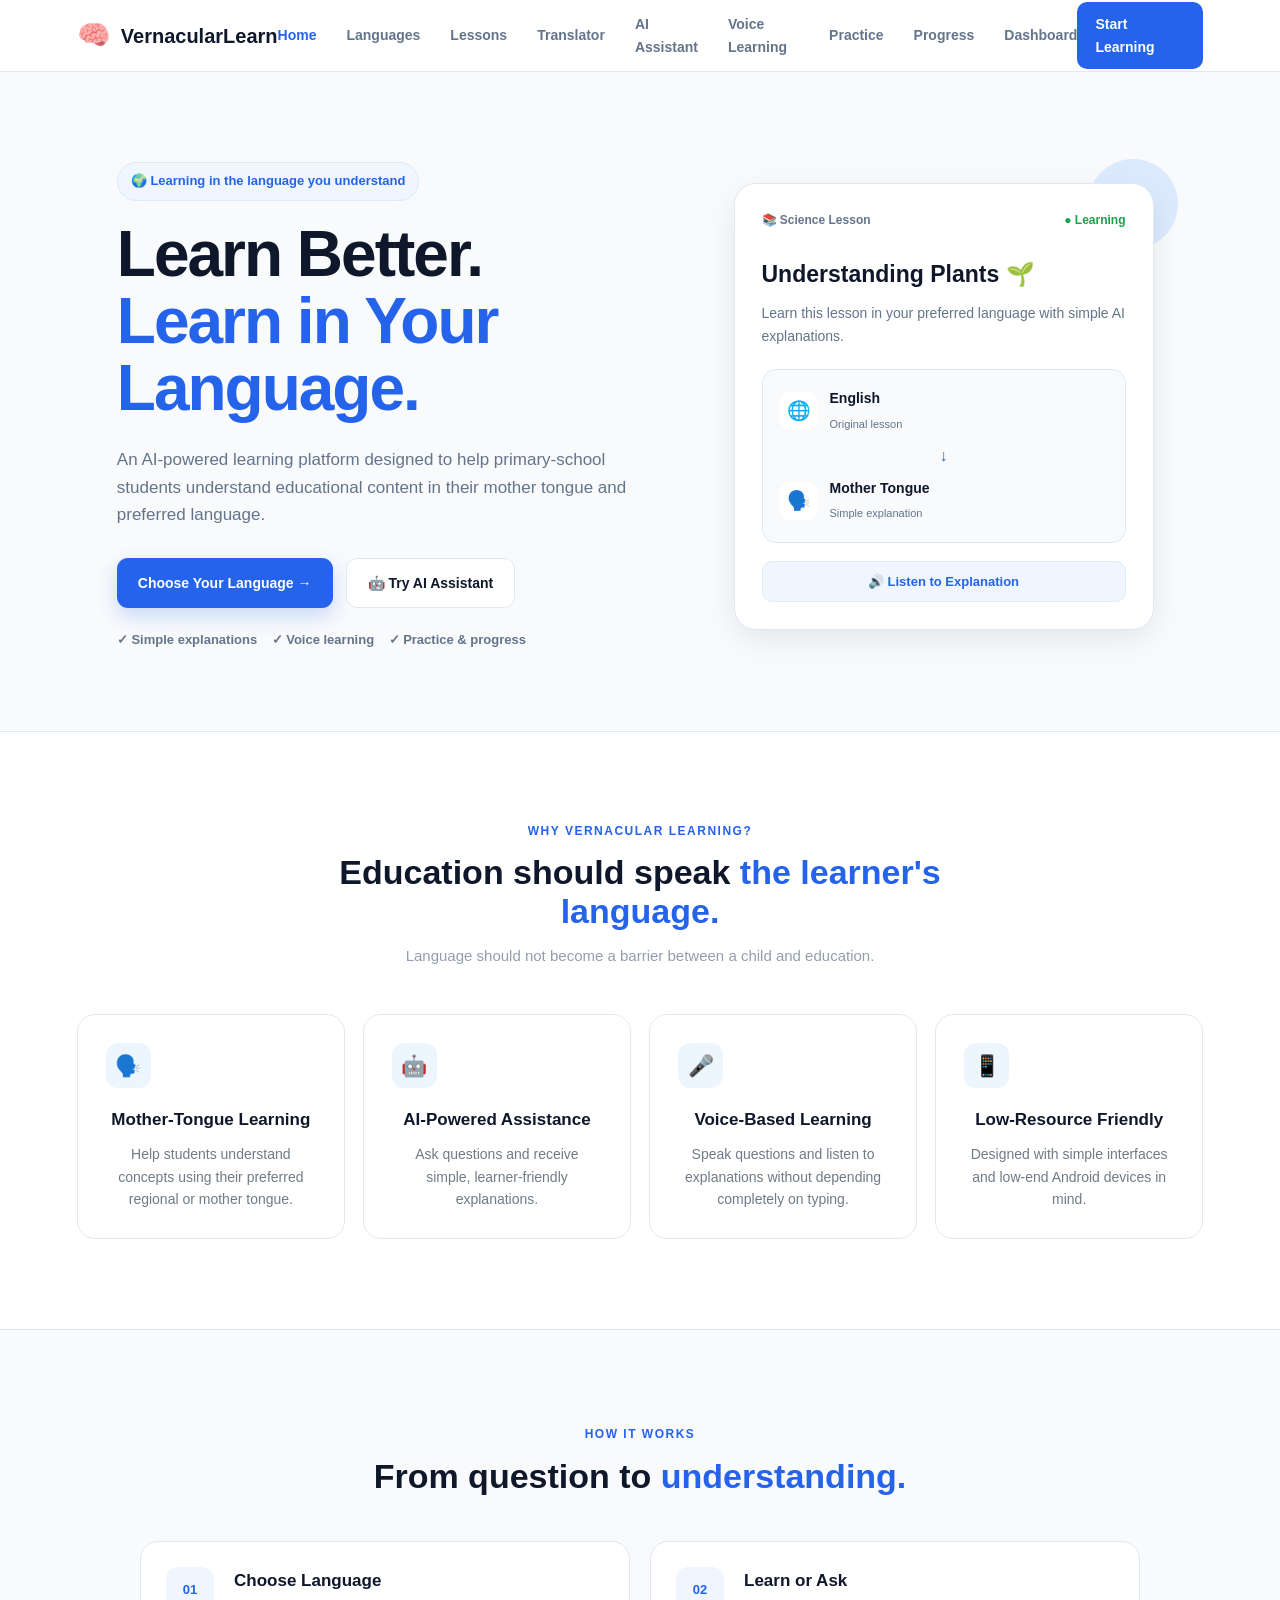
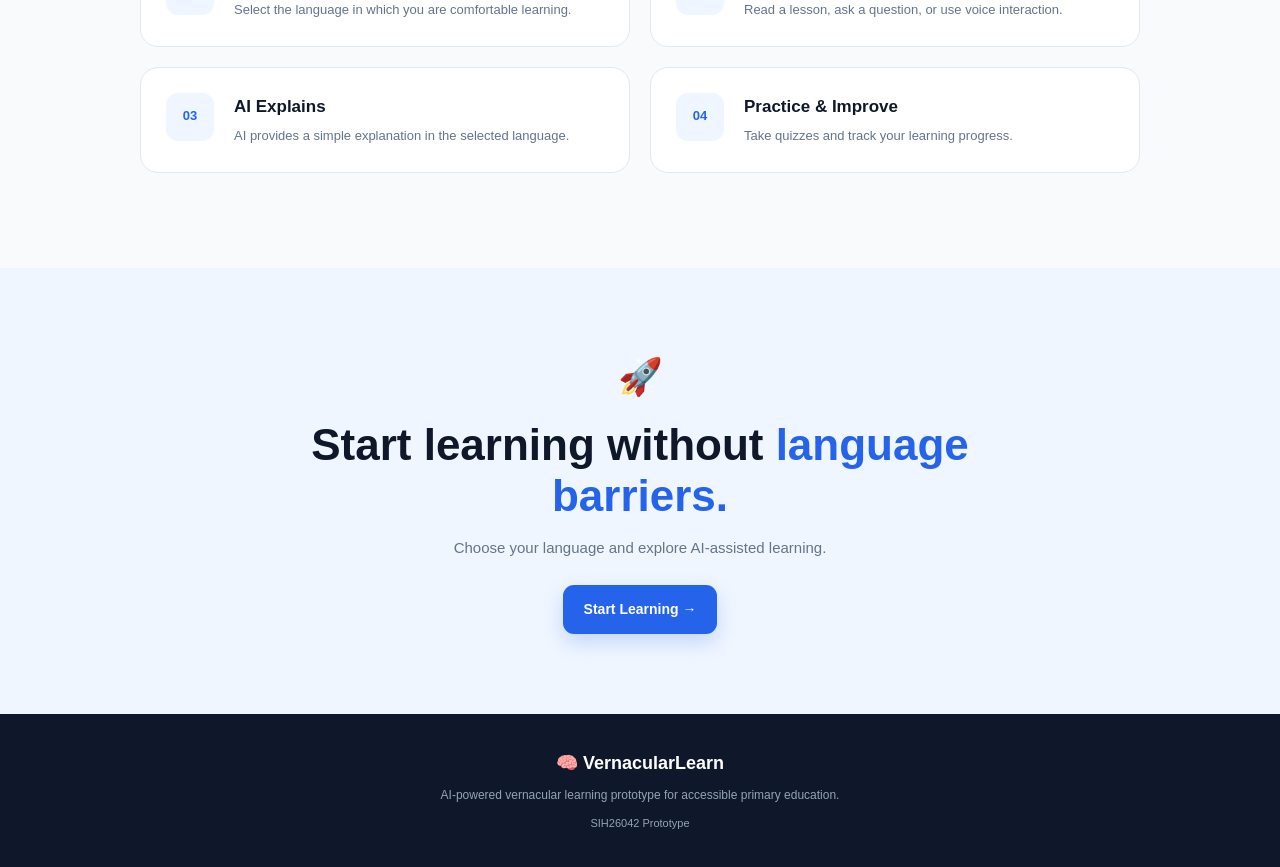
==== commit e2eae0e6: "Update index.html" ====
--- a/index.html
+++ b/index.html
@@ -7,6 +7,7 @@
     <title>VernacularLearn | AI-Powered Mother Tongue Learning</title>
 
     <link rel="stylesheet" href="style.css">
+    <link rel="manifest" href="manifest.json">
 </head>
 
 <body>
@@ -21,13 +22,46 @@
         </div>
 
         <nav class="nav-links">
-            <a href="index.html" class="active">Home</a>
-            <a href="language.html">Languages</a>
-            <a href="lessons.html">Lessons</a>
-            <a href="ai-assistant.html">AI Assistant</a>
-        </nav>
-
-        <a href="student.html" class="nav-btn">
+
+    <a href="index.html" class="active">
+        Home
+    </a>
+
+    <a href="language.html">
+        Languages
+    </a>
+
+    <a href="lessons.html">
+        Lessons
+    </a>
+
+    <a href="translator.html">
+        Translator
+    </a>
+
+    <a href="ai-assistant.html">
+        AI Assistant
+    </a>
+
+    <a href="voice-learning.html">
+        Voice Learning
+    </a>
+
+    <a href="practice.html">
+        Practice
+    </a>
+
+    <a href="progress.html">
+        Progress
+    </a>
+
+    <a href="dashboard.html">
+        Dashboard
+    </a>
+
+</nav>
+
+        <a href="language.html" class="nav-btn">
             Start Learning
         </a>
 
@@ -344,8 +378,6 @@
 
 
     <!-- ================= JAVASCRIPT ================= -->
-
-    <script src="app.js"></script>
 
     <script src="app.js"></script>
 
--- a/style.css
+++ b/style.css
@@ -5474,3 +5474,116 @@
     }
 
 }
+
+/* ==========================================
+   OFFLINE MODE
+   ========================================== */
+
+.offline-page {
+    min-height: 100vh;
+    display: flex;
+    align-items: center;
+    justify-content: center;
+    padding: 30px 20px;
+    background: #f8fafc;
+}
+
+.offline-card {
+    width: 100%;
+    max-width: 620px;
+    text-align: center;
+    background: #ffffff;
+    padding: 50px 35px;
+    border-radius: 24px;
+    box-shadow: 0 15px 45px rgba(15, 23, 42, 0.10);
+}
+
+.offline-icon {
+    width: 85px;
+    height: 85px;
+    margin: 0 auto 25px;
+    display: flex;
+    align-items: center;
+    justify-content: center;
+    font-size: 42px;
+    background: #eff6ff;
+    border-radius: 50%;
+}
+
+.offline-card h1 {
+    margin-bottom: 15px;
+    font-size: 2.2rem;
+    color: #0f172a;
+}
+
+.offline-card > p {
+    max-width: 500px;
+    margin: 0 auto 30px;
+    color: #64748b;
+    line-height: 1.7;
+    font-size: 1rem;
+}
+
+.offline-features {
+    display: grid;
+    grid-template-columns: repeat(3, 1fr);
+    gap: 15px;
+    margin: 30px 0;
+}
+
+.offline-features div {
+    padding: 18px 10px;
+    background: #f8fafc;
+    border-radius: 14px;
+}
+
+.offline-features strong {
+    display: block;
+    margin-bottom: 7px;
+    color: #16a34a;
+}
+
+.offline-features span {
+    display: block;
+    color: #64748b;
+    font-size: 0.85rem;
+}
+
+.offline-card .btn {
+    display: inline-block;
+    text-decoration: none;
+    padding: 13px 25px;
+    border-radius: 10px;
+    font-weight: 600;
+}
+
+.offline-card .btn-primary {
+    background: #2563eb;
+    color: #ffffff;
+}
+
+.offline-note {
+    margin-top: 25px !important;
+    margin-bottom: 0 !important;
+    font-size: 0.85rem !important;
+    color: #64748b !important;
+}
+
+
+/* Mobile */
+
+@media (max-width: 600px) {
+
+    .offline-card {
+        padding: 40px 20px;
+    }
+
+    .offline-card h1 {
+        font-size: 1.8rem;
+    }
+
+    .offline-features {
+        grid-template-columns: 1fr;
+    }
+
+}
